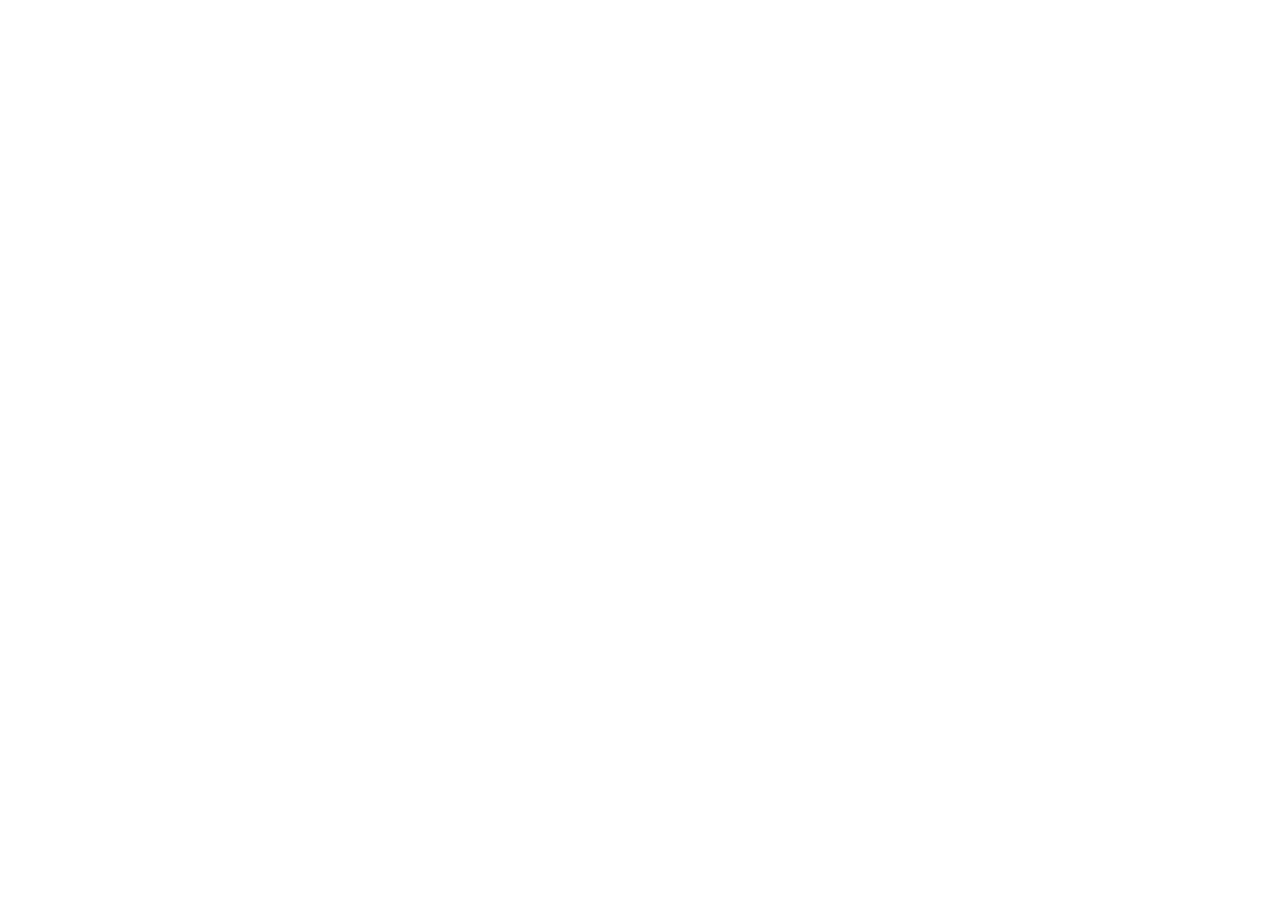
==== 相遇追及回顾/index.html @ da4350cd "Add files via upload" ====
<!doctype html>
<html lang="en">
  <head>
    <meta charset="UTF-8" />
    <meta name="viewport" content="width=device-width, initial-scale=1.0, viewport-fit=cover" />
    <title>相遇与追及问题预习</title>
  </head>
  <body>
    <div id="root"></div>
    <script type="module" src="/src/main.tsx"></script>
  </body>
</html>
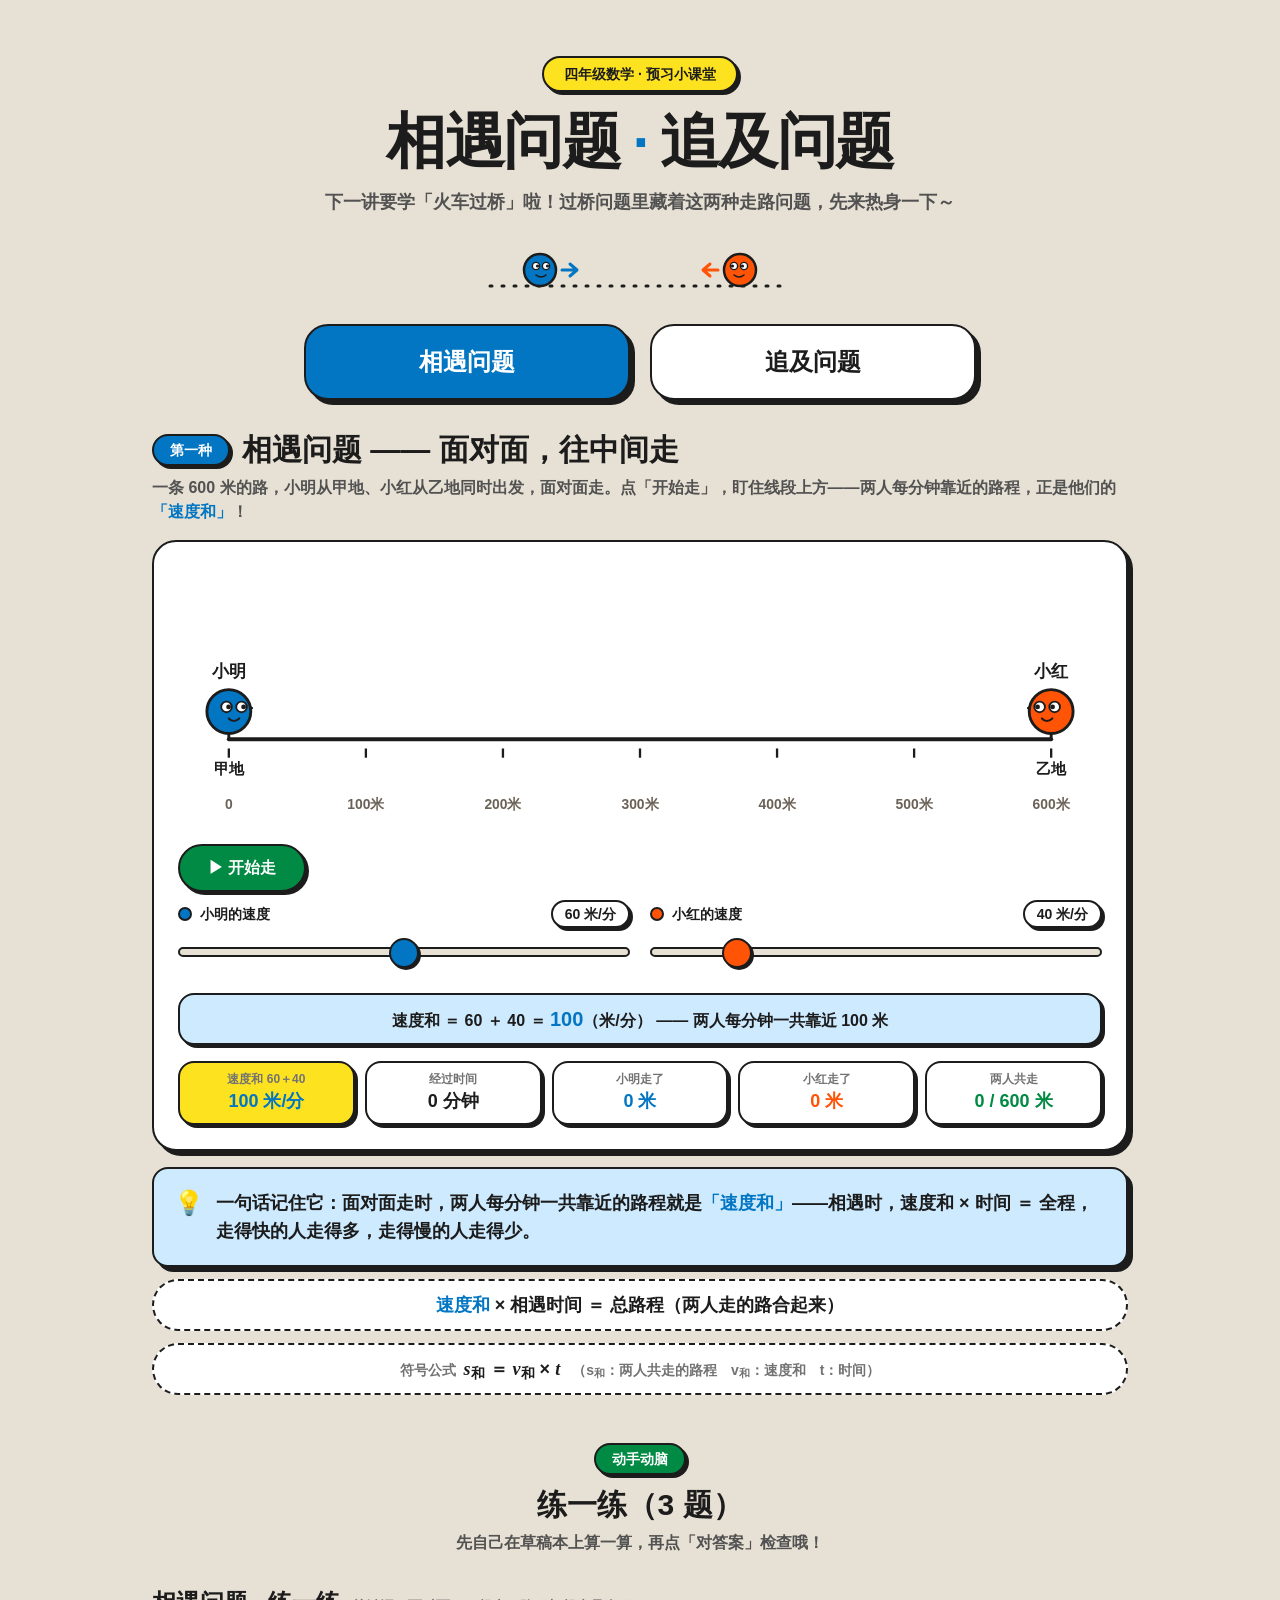
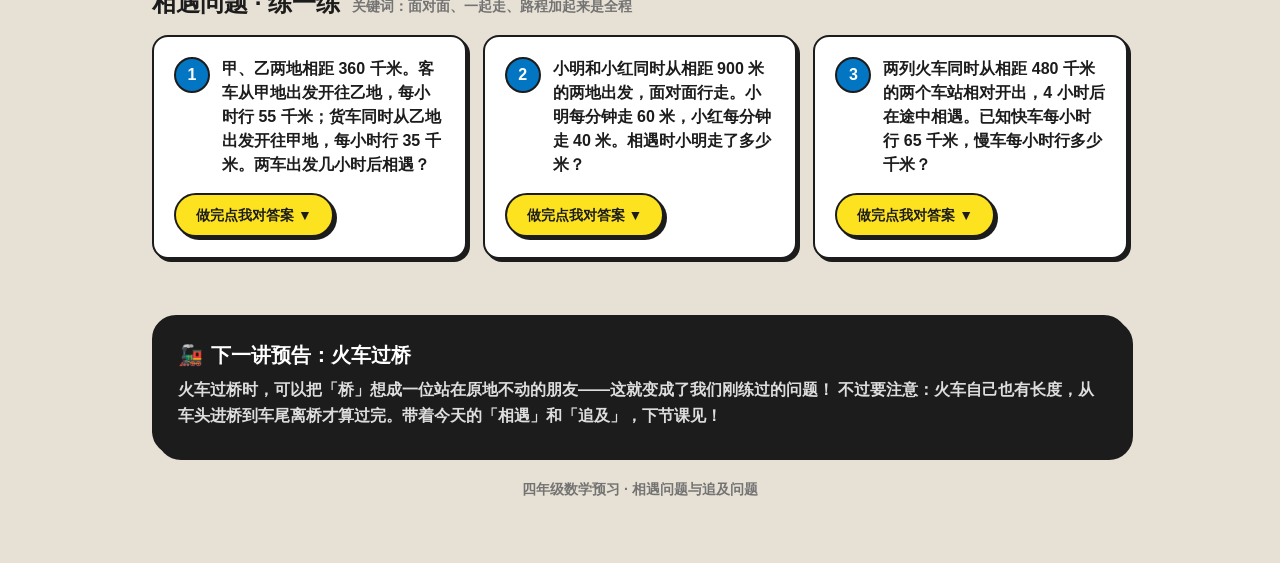
==== commit e83cd72c: "Add files via upload" ====
--- a/相遇追及回顾/index.html
+++ b/相遇追及回顾/index.html
@@ -4,9 +4,10 @@
     <meta charset="UTF-8" />
     <meta name="viewport" content="width=device-width, initial-scale=1.0, viewport-fit=cover" />
     <title>相遇与追及问题预习</title>
+    <script type="module" crossorigin src="./assets/index-Dip2LnWB.js"></script>
+    <link rel="stylesheet" crossorigin href="./assets/index-g42tN4n2.css">
   </head>
   <body>
     <div id="root"></div>
-    <script type="module" src="/src/main.tsx"></script>
   </body>
 </html>
--- a/相遇追及回顾/assets/index-g42tN4n2.css
+++ b/相遇追及回顾/assets/index-g42tN4n2.css
@@ -0,0 +1 @@
+*,:before,:after{--tw-border-spacing-x: 0;--tw-border-spacing-y: 0;--tw-translate-x: 0;--tw-translate-y: 0;--tw-rotate: 0;--tw-skew-x: 0;--tw-skew-y: 0;--tw-scale-x: 1;--tw-scale-y: 1;--tw-pan-x: ;--tw-pan-y: ;--tw-pinch-zoom: ;--tw-scroll-snap-strictness: proximity;--tw-gradient-from-position: ;--tw-gradient-via-position: ;--tw-gradient-to-position: ;--tw-ordinal: ;--tw-slashed-zero: ;--tw-numeric-figure: ;--tw-numeric-spacing: ;--tw-numeric-fraction: ;--tw-ring-inset: ;--tw-ring-offset-width: 0px;--tw-ring-offset-color: #fff;--tw-ring-color: rgb(59 130 246 / .5);--tw-ring-offset-shadow: 0 0 #0000;--tw-ring-shadow: 0 0 #0000;--tw-shadow: 0 0 #0000;--tw-shadow-colored: 0 0 #0000;--tw-blur: ;--tw-brightness: ;--tw-contrast: ;--tw-grayscale: ;--tw-hue-rotate: ;--tw-invert: ;--tw-saturate: ;--tw-sepia: ;--tw-drop-shadow: ;--tw-backdrop-blur: ;--tw-backdrop-brightness: ;--tw-backdrop-contrast: ;--tw-backdrop-grayscale: ;--tw-backdrop-hue-rotate: ;--tw-backdrop-invert: ;--tw-backdrop-opacity: ;--tw-backdrop-saturate: ;--tw-backdrop-sepia: ;--tw-contain-size: ;--tw-contain-layout: ;--tw-contain-paint: ;--tw-contain-style: }::backdrop{--tw-border-spacing-x: 0;--tw-border-spacing-y: 0;--tw-translate-x: 0;--tw-translate-y: 0;--tw-rotate: 0;--tw-skew-x: 0;--tw-skew-y: 0;--tw-scale-x: 1;--tw-scale-y: 1;--tw-pan-x: ;--tw-pan-y: ;--tw-pinch-zoom: ;--tw-scroll-snap-strictness: proximity;--tw-gradient-from-position: ;--tw-gradient-via-position: ;--tw-gradient-to-position: ;--tw-ordinal: ;--tw-slashed-zero: ;--tw-numeric-figure: ;--tw-numeric-spacing: ;--tw-numeric-fraction: ;--tw-ring-inset: ;--tw-ring-offset-width: 0px;--tw-ring-offset-color: #fff;--tw-ring-color: rgb(59 130 246 / .5);--tw-ring-offset-shadow: 0 0 #0000;--tw-ring-shadow: 0 0 #0000;--tw-shadow: 0 0 #0000;--tw-shadow-colored: 0 0 #0000;--tw-blur: ;--tw-brightness: ;--tw-contrast: ;--tw-grayscale: ;--tw-hue-rotate: ;--tw-invert: ;--tw-saturate: ;--tw-sepia: ;--tw-drop-shadow: ;--tw-backdrop-blur: ;--tw-backdrop-brightness: ;--tw-backdrop-contrast: ;--tw-backdrop-grayscale: ;--tw-backdrop-hue-rotate: ;--tw-backdrop-invert: ;--tw-backdrop-opacity: ;--tw-backdrop-saturate: ;--tw-backdrop-sepia: ;--tw-contain-size: ;--tw-contain-layout: ;--tw-contain-paint: ;--tw-contain-style: }*,:before,:after{box-sizing:border-box;border-width:0;border-style:solid;border-color:#e5e7eb}:before,:after{--tw-content: ""}html,:host{line-height:1.5;-webkit-text-size-adjust:100%;-moz-tab-size:4;-o-tab-size:4;tab-size:4;font-family:ui-sans-serif,system-ui,sans-serif,"Apple Color Emoji","Segoe UI Emoji",Segoe UI Symbol,"Noto Color Emoji";font-feature-settings:normal;font-variation-settings:normal;-webkit-tap-highlight-color:transparent}body{margin:0;line-height:inherit}hr{height:0;color:inherit;border-top-width:1px}abbr:where([title]){-webkit-text-decoration:underline dotted;text-decoration:underline dotted}h1,h2,h3,h4,h5,h6{font-size:inherit;font-weight:inherit}a{color:inherit;text-decoration:inherit}b,strong{font-weight:bolder}code,kbd,samp,pre{font-family:ui-monospace,SFMono-Regular,Menlo,Monaco,Consolas,Liberation Mono,Courier New,monospace;font-feature-settings:normal;font-variation-settings:normal;font-size:1em}small{font-size:80%}sub,sup{font-size:75%;line-height:0;position:relative;vertical-align:baseline}sub{bottom:-.25em}sup{top:-.5em}table{text-indent:0;border-color:inherit;border-collapse:collapse}button,input,optgroup,select,textarea{font-family:inherit;font-feature-settings:inherit;font-variation-settings:inherit;font-size:100%;font-weight:inherit;line-height:inherit;letter-spacing:inherit;color:inherit;margin:0;padding:0}button,select{text-transform:none}button,input:where([type=button]),input:where([type=reset]),input:where([type=submit]){-webkit-appearance:button;background-color:transparent;background-image:none}:-moz-focusring{outline:auto}:-moz-ui-invalid{box-shadow:none}progress{vertical-align:baseline}::-webkit-inner-spin-button,::-webkit-outer-spin-button{height:auto}[type=search]{-webkit-appearance:textfield;outline-offset:-2px}::-webkit-search-decoration{-webkit-appearance:none}::-webkit-file-upload-button{-webkit-appearance:button;font:inherit}summary{display:list-item}blockquote,dl,dd,h1,h2,h3,h4,h5,h6,hr,figure,p,pre{margin:0}fieldset{margin:0;padding:0}legend{padding:0}ol,ul,menu{list-style:none;margin:0;padding:0}dialog{padding:0}textarea{resize:vertical}input::-moz-placeholder,textarea::-moz-placeholder{opacity:1;color:#9ca3af}input::placeholder,textarea::placeholder{opacity:1;color:#9ca3af}button,[role=button]{cursor:pointer}:disabled{cursor:default}img,svg,video,canvas,audio,iframe,embed,object{display:block;vertical-align:middle}img,video{max-width:100%;height:auto}[hidden]:where(:not([hidden=until-found])){display:none}:root{--background: 0 0% 100%;--foreground: 240 10% 3.9%;--card: 0 0% 100%;--card-foreground: 240 10% 3.9%;--popover: 0 0% 100%;--popover-foreground: 240 10% 3.9%;--primary: 240 5.9% 10%;--primary-foreground: 0 0% 98%;--secondary: 240 4.8% 95.9%;--secondary-foreground: 240 5.9% 10%;--muted: 240 4.8% 95.9%;--muted-foreground: 240 3.8% 46.1%;--accent: 240 4.8% 95.9%;--accent-foreground: 240 5.9% 10%;--destructive: 0 84.2% 60.2%;--destructive-foreground: 0 0% 98%;--border: 240 5.9% 90%;--input: 240 5.9% 90%;--ring: 240 5.9% 10%;--radius: .625rem;--sidebar-background: 0 0% 98%;--sidebar-foreground: 240 5.3% 26.1%;--sidebar-primary: 240 5.9% 10%;--sidebar-primary-foreground: 0 0% 98%;--sidebar-accent: 240 4.8% 95.9%;--sidebar-accent-foreground: 240 5.9% 10%;--sidebar-border: 220 13% 91%;--sidebar-ring: 217.2 91.2% 59.8%}.dark{--background: 240 10% 3.9%;--foreground: 0 0% 98%;--card: 240 10% 3.9%;--card-foreground: 0 0% 98%;--popover: 240 10% 3.9%;--popover-foreground: 0 0% 98%;--primary: 0 0% 98%;--primary-foreground: 240 5.9% 10%;--secondary: 240 3.7% 15.9%;--secondary-foreground: 0 0% 98%;--muted: 240 3.7% 15.9%;--muted-foreground: 240 5% 64.9%;--accent: 240 3.7% 15.9%;--accent-foreground: 0 0% 98%;--destructive: 0 62.8% 30.6%;--destructive-foreground: 0 0% 98%;--border: 240 3.7% 15.9%;--input: 240 3.7% 15.9%;--ring: 240 4.9% 83.9%;--sidebar-background: 240 5.9% 10%;--sidebar-foreground: 240 4.8% 95.9%;--sidebar-primary: 224.3 76.3% 48%;--sidebar-primary-foreground: 0 0% 100%;--sidebar-accent: 240 3.7% 15.9%;--sidebar-accent-foreground: 240 4.8% 95.9%;--sidebar-border: 240 3.7% 15.9%;--sidebar-ring: 217.2 91.2% 59.8%}*{border-color:hsl(var(--border))}body{background-color:hsl(var(--background));color:hsl(var(--foreground));font-family:-apple-system,BlinkMacSystemFont,PingFang SC,Hiragino Sans GB,Microsoft YaHei,Noto Sans SC,sans-serif;-webkit-font-smoothing:antialiased}.sr-only{position:absolute;width:1px;height:1px;padding:0;margin:-1px;overflow:hidden;clip:rect(0,0,0,0);white-space:nowrap;border-width:0}.pointer-events-none{pointer-events:none}.visible{visibility:visible}.invisible{visibility:hidden}.fixed{position:fixed}.absolute{position:absolute}.relative{position:relative}.inset-0{inset:0}.inset-x-0{left:0;right:0}.inset-y-0{top:0;bottom:0}.-bottom-12{bottom:-3rem}.-left-12{left:-3rem}.-right-12{right:-3rem}.-top-12{top:-3rem}.bottom-0{bottom:0}.left-0{left:0}.left-1\/2{left:50%}.left-2{left:.5rem}.left-\[50\%\]{left:50%}.right-0{right:0}.right-1{right:.25rem}.right-2{right:.5rem}.right-3{right:.75rem}.right-4{right:1rem}.top-0{top:0}.top-1\.5{top:.375rem}.top-1\/2{top:50%}.top-3\.5{top:.875rem}.top-4{top:1rem}.top-\[1px\]{top:1px}.top-\[50\%\]{top:50%}.top-\[60\%\]{top:60%}.top-full{top:100%}.isolate{isolation:isolate}.z-10{z-index:10}.z-20{z-index:20}.z-50{z-index:50}.z-\[1\]{z-index:1}.order-first{order:-9999}.order-last{order:9999}.col-start-2{grid-column-start:2}.row-span-2{grid-row:span 2 / span 2}.row-start-1{grid-row-start:1}.\!m-0{margin:0!important}.-mx-1{margin-left:-.25rem;margin-right:-.25rem}.-my-2{margin-top:-.5rem;margin-bottom:-.5rem}.mx-2{margin-left:.5rem;margin-right:.5rem}.mx-3\.5{margin-left:.875rem;margin-right:.875rem}.mx-auto{margin-left:auto;margin-right:auto}.my-0{margin-top:0;margin-bottom:0}.my-0\.5{margin-top:.125rem;margin-bottom:.125rem}.my-1{margin-top:.25rem;margin-bottom:.25rem}.-ml-4{margin-left:-1rem}.-mt-4{margin-top:-1rem}.mb-0\.5{margin-bottom:.125rem}.mb-2{margin-bottom:.5rem}.mb-3{margin-bottom:.75rem}.mb-4{margin-bottom:1rem}.mb-8{margin-bottom:2rem}.ml-1{margin-left:.25rem}.ml-3{margin-left:.75rem}.ml-4{margin-left:1rem}.ml-auto{margin-left:auto}.mr-2{margin-right:.5rem}.mt-0\.5{margin-top:.125rem}.mt-1{margin-top:.25rem}.mt-1\.5{margin-top:.375rem}.mt-12{margin-top:3rem}.mt-14{margin-top:3.5rem}.mt-2{margin-top:.5rem}.mt-3{margin-top:.75rem}.mt-4{margin-top:1rem}.mt-5{margin-top:1.25rem}.mt-6{margin-top:1.5rem}.mt-8{margin-top:2rem}.mt-auto{margin-top:auto}.line-clamp-1{overflow:hidden;display:-webkit-box;-webkit-box-orient:vertical;-webkit-line-clamp:1}.line-clamp-2{overflow:hidden;display:-webkit-box;-webkit-box-orient:vertical;-webkit-line-clamp:2}.block{display:block}.inline-block{display:inline-block}.flex{display:flex}.inline-flex{display:inline-flex}.table{display:table}.table-caption{display:table-caption}.table-cell{display:table-cell}.table-row{display:table-row}.grid{display:grid}.hidden{display:none}.aspect-square{aspect-ratio:1 / 1}.aspect-video{aspect-ratio:16 / 9}.size-10{width:2.5rem;height:2.5rem}.size-2{width:.5rem;height:.5rem}.size-2\.5{width:.625rem;height:.625rem}.size-3{width:.75rem;height:.75rem}.size-3\.5{width:.875rem;height:.875rem}.size-4{width:1rem;height:1rem}.size-6{width:1.5rem;height:1.5rem}.size-7{width:1.75rem;height:1.75rem}.size-8{width:2rem;height:2rem}.size-9{width:2.25rem;height:2.25rem}.size-auto{width:auto;height:auto}.size-full{width:100%;height:100%}.h-1\.5{height:.375rem}.h-10{height:2.5rem}.h-12{height:3rem}.h-2{height:.5rem}.h-2\.5{height:.625rem}.h-3\.5{height:.875rem}.h-4{height:1rem}.h-5{height:1.25rem}.h-6{height:1.5rem}.h-7{height:1.75rem}.h-8{height:2rem}.h-9{height:2.25rem}.h-\[1\.15rem\]{height:1.15rem}.h-\[calc\(100\%-1px\)\]{height:calc(100% - 1px)}.h-\[var\(--radix-navigation-menu-viewport-height\)\]{height:var(--radix-navigation-menu-viewport-height)}.h-\[var\(--radix-select-trigger-height\)\]{height:var(--radix-select-trigger-height)}.h-auto{height:auto}.h-full{height:100%}.h-px{height:1px}.h-svh{height:100svh}.max-h-\[300px\]{max-height:300px}.min-h-0{min-height:0px}.min-h-16{min-height:4rem}.min-h-4{min-height:1rem}.min-h-\[44px\]{min-height:44px}.min-h-\[48px\]{min-height:48px}.min-h-\[64px\]{min-height:64px}.min-h-screen{min-height:100vh}.min-h-svh{min-height:100svh}.w-0{width:0px}.w-1{width:.25rem}.w-2{width:.5rem}.w-2\.5{width:.625rem}.w-3{width:.75rem}.w-3\.5{width:.875rem}.w-3\/4{width:75%}.w-4{width:1rem}.w-5{width:1.25rem}.w-64{width:16rem}.w-72{width:18rem}.w-8{width:2rem}.w-9{width:2.25rem}.w-\[100px\]{width:100px}.w-auto{width:auto}.w-fit{width:-moz-fit-content;width:fit-content}.w-full{width:100%}.w-max{width:-moz-max-content;width:max-content}.w-px{width:1px}.min-w-0{min-width:0px}.min-w-10{min-width:2.5rem}.min-w-5{min-width:1.25rem}.min-w-8{min-width:2rem}.min-w-9{min-width:2.25rem}.min-w-\[12rem\]{min-width:12rem}.min-w-\[220px\]{min-width:220px}.min-w-\[8rem\]{min-width:8rem}.min-w-\[var\(--radix-select-trigger-width\)\]{min-width:var(--radix-select-trigger-width)}.max-w-2xl{max-width:42rem}.max-w-5xl{max-width:64rem}.max-w-\[calc\(100\%-2rem\)\]{max-width:calc(100% - 2rem)}.max-w-max{max-width:-moz-max-content;max-width:max-content}.max-w-sm{max-width:24rem}.flex-1{flex:1 1 0%}.shrink-0{flex-shrink:0}.grow{flex-grow:1}.grow-0{flex-grow:0}.basis-full{flex-basis:100%}.caption-bottom{caption-side:bottom}.border-collapse{border-collapse:collapse}.-translate-x-1\/2{--tw-translate-x: -50%;transform:translate(var(--tw-translate-x),var(--tw-translate-y)) rotate(var(--tw-rotate)) skew(var(--tw-skew-x)) skewY(var(--tw-skew-y)) scaleX(var(--tw-scale-x)) scaleY(var(--tw-scale-y))}.-translate-x-px{--tw-translate-x: -1px;transform:translate(var(--tw-translate-x),var(--tw-translate-y)) rotate(var(--tw-rotate)) skew(var(--tw-skew-x)) skewY(var(--tw-skew-y)) scaleX(var(--tw-scale-x)) scaleY(var(--tw-scale-y))}.-translate-y-1\/2{--tw-translate-y: -50%;transform:translate(var(--tw-translate-x),var(--tw-translate-y)) rotate(var(--tw-rotate)) skew(var(--tw-skew-x)) skewY(var(--tw-skew-y)) scaleX(var(--tw-scale-x)) scaleY(var(--tw-scale-y))}.translate-x-\[-50\%\]{--tw-translate-x: -50%;transform:translate(var(--tw-translate-x),var(--tw-translate-y)) rotate(var(--tw-rotate)) skew(var(--tw-skew-x)) skewY(var(--tw-skew-y)) scaleX(var(--tw-scale-x)) scaleY(var(--tw-scale-y))}.translate-x-px{--tw-translate-x: 1px;transform:translate(var(--tw-translate-x),var(--tw-translate-y)) rotate(var(--tw-rotate)) skew(var(--tw-skew-x)) skewY(var(--tw-skew-y)) scaleX(var(--tw-scale-x)) scaleY(var(--tw-scale-y))}.translate-y-0\.5{--tw-translate-y: .125rem;transform:translate(var(--tw-translate-x),var(--tw-translate-y)) rotate(var(--tw-rotate)) skew(var(--tw-skew-x)) skewY(var(--tw-skew-y)) scaleX(var(--tw-scale-x)) scaleY(var(--tw-scale-y))}.translate-y-\[-50\%\]{--tw-translate-y: -50%;transform:translate(var(--tw-translate-x),var(--tw-translate-y)) rotate(var(--tw-rotate)) skew(var(--tw-skew-x)) skewY(var(--tw-skew-y)) scaleX(var(--tw-scale-x)) scaleY(var(--tw-scale-y))}.translate-y-\[calc\(-50\%_-_2px\)\]{--tw-translate-y: calc(-50% - 2px) ;transform:translate(var(--tw-translate-x),var(--tw-translate-y)) rotate(var(--tw-rotate)) skew(var(--tw-skew-x)) skewY(var(--tw-skew-y)) scaleX(var(--tw-scale-x)) scaleY(var(--tw-scale-y))}.rotate-45{--tw-rotate: 45deg;transform:translate(var(--tw-translate-x),var(--tw-translate-y)) rotate(var(--tw-rotate)) skew(var(--tw-skew-x)) skewY(var(--tw-skew-y)) scaleX(var(--tw-scale-x)) scaleY(var(--tw-scale-y))}.rotate-90{--tw-rotate: 90deg;transform:translate(var(--tw-translate-x),var(--tw-translate-y)) rotate(var(--tw-rotate)) skew(var(--tw-skew-x)) skewY(var(--tw-skew-y)) scaleX(var(--tw-scale-x)) scaleY(var(--tw-scale-y))}.transform{transform:translate(var(--tw-translate-x),var(--tw-translate-y)) rotate(var(--tw-rotate)) skew(var(--tw-skew-x)) skewY(var(--tw-skew-y)) scaleX(var(--tw-scale-x)) scaleY(var(--tw-scale-y))}@keyframes caret-blink{0%,70%,to{opacity:1}20%,50%{opacity:0}}.animate-caret-blink{animation:caret-blink 1.25s ease-out infinite}@keyframes pulse{50%{opacity:.5}}.animate-pulse{animation:pulse 2s cubic-bezier(.4,0,.6,1) infinite}@keyframes spin{to{transform:rotate(360deg)}}.animate-spin{animation:spin 1s linear infinite}.cursor-default{cursor:default}.cursor-text{cursor:text}.touch-none{touch-action:none}.select-none{-webkit-user-select:none;-moz-user-select:none;user-select:none}.resize-none{resize:none}.scroll-my-1{scroll-margin-top:.25rem;scroll-margin-bottom:.25rem}.scroll-mt-4{scroll-margin-top:1rem}.scroll-py-1{scroll-padding-top:.25rem;scroll-padding-bottom:.25rem}.list-disc{list-style-type:disc}.list-none{list-style-type:none}.auto-rows-min{grid-auto-rows:min-content}.grid-cols-2{grid-template-columns:repeat(2,minmax(0,1fr))}.grid-cols-\[0_1fr\]{grid-template-columns:0 1fr}.grid-rows-\[auto_auto\]{grid-template-rows:auto auto}.flex-row{flex-direction:row}.flex-col{flex-direction:column}.flex-col-reverse{flex-direction:column-reverse}.flex-wrap{flex-wrap:wrap}.place-content-center{place-content:center}.items-start{align-items:flex-start}.items-end{align-items:flex-end}.items-center{align-items:center}.items-baseline{align-items:baseline}.items-stretch{align-items:stretch}.justify-start{justify-content:flex-start}.justify-center{justify-content:center}.justify-between{justify-content:space-between}.justify-items-start{justify-items:start}.gap-0\.5{gap:.125rem}.gap-1{gap:.25rem}.gap-1\.5{gap:.375rem}.gap-2{gap:.5rem}.gap-2\.5{gap:.625rem}.gap-3{gap:.75rem}.gap-4{gap:1rem}.gap-6{gap:1.5rem}.gap-7{gap:1.75rem}.gap-\[--spacing\(var\(--gap\)\)\]{gap:var(--spacing(var(--gap)))}.gap-y-0\.5{row-gap:.125rem}.space-y-1\.5>:not([hidden])~:not([hidden]){--tw-space-y-reverse: 0;margin-top:calc(.375rem * calc(1 - var(--tw-space-y-reverse)));margin-bottom:calc(.375rem * var(--tw-space-y-reverse))}.self-start{align-self:flex-start}.self-stretch{align-self:stretch}.justify-self-end{justify-self:end}.overflow-auto{overflow:auto}.overflow-hidden{overflow:hidden}.overflow-x-auto{overflow-x:auto}.overflow-y-auto{overflow-y:auto}.overflow-x-hidden{overflow-x:hidden}.whitespace-nowrap{white-space:nowrap}.text-balance{text-wrap:balance}.break-words{overflow-wrap:break-word}.rounded-2xl{border-radius:1rem}.rounded-3xl{border-radius:1.5rem}.rounded-\[2px\]{border-radius:2px}.rounded-\[4px\]{border-radius:4px}.rounded-\[calc\(var\(--radius\)-5px\)\]{border-radius:calc(var(--radius) - 5px)}.rounded-\[inherit\]{border-radius:inherit}.rounded-full{border-radius:9999px}.rounded-lg{border-radius:var(--radius)}.rounded-md{border-radius:calc(var(--radius) - 2px)}.rounded-none{border-radius:0}.rounded-sm{border-radius:calc(var(--radius) - 4px)}.rounded-xl{border-radius:calc(var(--radius) + 4px)}.rounded-xs{border-radius:calc(var(--radius) - 6px)}.rounded-l-md{border-top-left-radius:calc(var(--radius) - 2px);border-bottom-left-radius:calc(var(--radius) - 2px)}.rounded-r-md{border-top-right-radius:calc(var(--radius) - 2px);border-bottom-right-radius:calc(var(--radius) - 2px)}.rounded-tl-sm{border-top-left-radius:calc(var(--radius) - 4px)}.border{border-width:1px}.border-0{border-width:0px}.border-2{border-width:2px}.border-\[1\.5px\]{border-width:1.5px}.border-y{border-top-width:1px;border-bottom-width:1px}.border-b{border-bottom-width:1px}.border-l{border-left-width:1px}.border-r{border-right-width:1px}.border-t{border-top-width:1px}.border-dashed{border-style:dashed}.border-\[\#1c1c1c\]{--tw-border-opacity: 1;border-color:rgb(28 28 28 / var(--tw-border-opacity, 1))}.border-border{border-color:hsl(var(--border))}.border-border\/50{border-color:hsl(var(--border) / .5)}.border-input{border-color:hsl(var(--input))}.border-primary{border-color:hsl(var(--primary))}.border-sidebar-border{border-color:hsl(var(--sidebar-border))}.border-transparent{border-color:transparent}.border-l-transparent{border-left-color:transparent}.border-t-transparent{border-top-color:transparent}.bg-\[\#008a43\]{--tw-bg-opacity: 1;background-color:rgb(0 138 67 / var(--tw-bg-opacity, 1))}.bg-\[\#1c1c1c\]{--tw-bg-opacity: 1;background-color:rgb(28 28 28 / var(--tw-bg-opacity, 1))}.bg-\[\#fde21f\]{--tw-bg-opacity: 1;background-color:rgb(253 226 31 / var(--tw-bg-opacity, 1))}.bg-\[\#fff8e1\]{--tw-bg-opacity: 1;background-color:rgb(255 248 225 / var(--tw-bg-opacity, 1))}.bg-accent{background-color:hsl(var(--accent))}.bg-background{background-color:hsl(var(--background))}.bg-black\/50{background-color:#00000080}.bg-border{background-color:hsl(var(--border))}.bg-card{background-color:hsl(var(--card))}.bg-destructive{--tw-bg-opacity: 1;background-color:hsl(var(--destructive) / var(--tw-bg-opacity, 1))}.bg-foreground{background-color:hsl(var(--foreground))}.bg-input{background-color:hsl(var(--input))}.bg-muted{background-color:hsl(var(--muted))}.bg-muted\/50{background-color:hsl(var(--muted) / .5)}.bg-popover{background-color:hsl(var(--popover))}.bg-primary{background-color:hsl(var(--primary))}.bg-primary\/20{background-color:hsl(var(--primary) / .2)}.bg-secondary{background-color:hsl(var(--secondary))}.bg-sidebar{background-color:hsl(var(--sidebar-background))}.bg-sidebar-border{background-color:hsl(var(--sidebar-border))}.bg-transparent{background-color:transparent}.bg-white{--tw-bg-opacity: 1;background-color:rgb(255 255 255 / var(--tw-bg-opacity, 1))}.fill-current{fill:currentColor}.fill-foreground{fill:hsl(var(--foreground))}.fill-primary{fill:hsl(var(--primary))}.p-0{padding:0}.p-1{padding:.25rem}.p-2{padding:.5rem}.p-3{padding:.75rem}.p-4{padding:1rem}.p-5{padding:1.25rem}.p-6{padding:1.5rem}.p-\[3px\]{padding:3px}.p-px{padding:1px}.px-1{padding-left:.25rem;padding-right:.25rem}.px-1\.5{padding-left:.375rem;padding-right:.375rem}.px-2{padding-left:.5rem;padding-right:.5rem}.px-2\.5{padding-left:.625rem;padding-right:.625rem}.px-3{padding-left:.75rem;padding-right:.75rem}.px-4{padding-left:1rem;padding-right:1rem}.px-5{padding-left:1.25rem;padding-right:1.25rem}.px-6{padding-left:1.5rem;padding-right:1.5rem}.px-7{padding-left:1.75rem;padding-right:1.75rem}.py-0\.5{padding-top:.125rem;padding-bottom:.125rem}.py-1{padding-top:.25rem;padding-bottom:.25rem}.py-1\.5{padding-top:.375rem;padding-bottom:.375rem}.py-2{padding-top:.5rem;padding-bottom:.5rem}.py-2\.5{padding-top:.625rem;padding-bottom:.625rem}.py-3{padding-top:.75rem;padding-bottom:.75rem}.py-4{padding-top:1rem;padding-bottom:1rem}.py-6{padding-top:1.5rem;padding-bottom:1.5rem}.pb-16{padding-bottom:4rem}.pb-3{padding-bottom:.75rem}.pb-4{padding-bottom:1rem}.pb-6{padding-bottom:1.5rem}.pl-2{padding-left:.5rem}.pl-3{padding-left:.75rem}.pl-4{padding-left:1rem}.pl-8{padding-left:2rem}.pr-1{padding-right:.25rem}.pr-2{padding-right:.5rem}.pr-2\.5{padding-right:.625rem}.pr-3{padding-right:.75rem}.pr-8{padding-right:2rem}.pt-0{padding-top:0}.pt-10{padding-top:2.5rem}.pt-3{padding-top:.75rem}.pt-4{padding-top:1rem}.text-left{text-align:left}.text-center{text-align:center}.align-middle{vertical-align:middle}.font-mono{font-family:ui-monospace,SFMono-Regular,Menlo,Monaco,Consolas,Liberation Mono,Courier New,monospace}.font-sans{font-family:ui-sans-serif,system-ui,sans-serif,"Apple Color Emoji","Segoe UI Emoji",Segoe UI Symbol,"Noto Color Emoji"}.font-serif{font-family:ui-serif,Georgia,Cambria,Times New Roman,Times,serif}.text-2xl{font-size:1.5rem;line-height:2rem}.text-4xl{font-size:2.25rem;line-height:2.5rem}.text-\[0\.8rem\]{font-size:.8rem}.text-\[15px\]{font-size:15px}.text-base{font-size:1rem;line-height:1.5rem}.text-lg{font-size:1.125rem;line-height:1.75rem}.text-sm{font-size:.875rem;line-height:1.25rem}.text-sm\/relaxed{font-size:.875rem;line-height:1.625}.text-xl{font-size:1.25rem;line-height:1.75rem}.text-xs{font-size:.75rem;line-height:1rem}.font-black{font-weight:900}.font-bold{font-weight:700}.font-extrabold{font-weight:800}.font-medium{font-weight:500}.font-normal{font-weight:400}.font-semibold{font-weight:600}.italic{font-style:italic}.tabular-nums{--tw-numeric-spacing: tabular-nums;font-variant-numeric:var(--tw-ordinal) var(--tw-slashed-zero) var(--tw-numeric-figure) var(--tw-numeric-spacing) var(--tw-numeric-fraction)}.leading-none{line-height:1}.leading-normal{line-height:1.5}.leading-relaxed{line-height:1.625}.leading-snug{line-height:1.375}.leading-tight{line-height:1.25}.tracking-tight{letter-spacing:-.025em}.tracking-widest{letter-spacing:.1em}.text-\[\#0276c3\]{--tw-text-opacity: 1;color:rgb(2 118 195 / var(--tw-text-opacity, 1))}.text-accent-foreground{color:hsl(var(--accent-foreground))}.text-background{color:hsl(var(--background))}.text-card-foreground{color:hsl(var(--card-foreground))}.text-current{color:currentColor}.text-destructive{--tw-text-opacity: 1;color:hsl(var(--destructive) / var(--tw-text-opacity, 1))}.text-foreground{color:hsl(var(--foreground))}.text-muted-foreground{color:hsl(var(--muted-foreground))}.text-neutral-500{--tw-text-opacity: 1;color:rgb(115 115 115 / var(--tw-text-opacity, 1))}.text-neutral-600{--tw-text-opacity: 1;color:rgb(82 82 82 / var(--tw-text-opacity, 1))}.text-popover-foreground{color:hsl(var(--popover-foreground))}.text-primary{color:hsl(var(--primary))}.text-primary-foreground{color:hsl(var(--primary-foreground))}.text-secondary-foreground{color:hsl(var(--secondary-foreground))}.text-sidebar-foreground{color:hsl(var(--sidebar-foreground))}.text-sidebar-foreground\/70{color:hsl(var(--sidebar-foreground) / .7)}.text-white{--tw-text-opacity: 1;color:rgb(255 255 255 / var(--tw-text-opacity, 1))}.text-white\/85{color:#ffffffd9}.underline-offset-4{text-underline-offset:4px}.opacity-0{opacity:0}.opacity-50{opacity:.5}.opacity-70{opacity:.7}.shadow{--tw-shadow: 0 1px 3px 0 rgb(0 0 0 / .1), 0 1px 2px -1px rgb(0 0 0 / .1);--tw-shadow-colored: 0 1px 3px 0 var(--tw-shadow-color), 0 1px 2px -1px var(--tw-shadow-color);box-shadow:var(--tw-ring-offset-shadow, 0 0 #0000),var(--tw-ring-shadow, 0 0 #0000),var(--tw-shadow)}.shadow-\[0_0_0_1px_hsl\(var\(--sidebar-border\)\)\]{--tw-shadow: 0 0 0 1px hsl(var(--sidebar-border));--tw-shadow-colored: 0 0 0 1px var(--tw-shadow-color);box-shadow:var(--tw-ring-offset-shadow, 0 0 #0000),var(--tw-ring-shadow, 0 0 #0000),var(--tw-shadow)}.shadow-lg{--tw-shadow: 0 10px 15px -3px rgb(0 0 0 / .1), 0 4px 6px -4px rgb(0 0 0 / .1);--tw-shadow-colored: 0 10px 15px -3px var(--tw-shadow-color), 0 4px 6px -4px var(--tw-shadow-color);box-shadow:var(--tw-ring-offset-shadow, 0 0 #0000),var(--tw-ring-shadow, 0 0 #0000),var(--tw-shadow)}.shadow-md{--tw-shadow: 0 4px 6px -1px rgb(0 0 0 / .1), 0 2px 4px -2px rgb(0 0 0 / .1);--tw-shadow-colored: 0 4px 6px -1px var(--tw-shadow-color), 0 2px 4px -2px var(--tw-shadow-color);box-shadow:var(--tw-ring-offset-shadow, 0 0 #0000),var(--tw-ring-shadow, 0 0 #0000),var(--tw-shadow)}.shadow-none{--tw-shadow: 0 0 #0000;--tw-shadow-colored: 0 0 #0000;box-shadow:var(--tw-ring-offset-shadow, 0 0 #0000),var(--tw-ring-shadow, 0 0 #0000),var(--tw-shadow)}.shadow-sm{--tw-shadow: 0 1px 2px 0 rgb(0 0 0 / .05);--tw-shadow-colored: 0 1px 2px 0 var(--tw-shadow-color);box-shadow:var(--tw-ring-offset-shadow, 0 0 #0000),var(--tw-ring-shadow, 0 0 #0000),var(--tw-shadow)}.shadow-xl{--tw-shadow: 0 20px 25px -5px rgb(0 0 0 / .1), 0 8px 10px -6px rgb(0 0 0 / .1);--tw-shadow-colored: 0 20px 25px -5px var(--tw-shadow-color), 0 8px 10px -6px var(--tw-shadow-color);box-shadow:var(--tw-ring-offset-shadow, 0 0 #0000),var(--tw-ring-shadow, 0 0 #0000),var(--tw-shadow)}.shadow-xs{--tw-shadow: 0 1px 2px 0 rgb(0 0 0 / .05);--tw-shadow-colored: 0 1px 2px 0 var(--tw-shadow-color);box-shadow:var(--tw-ring-offset-shadow, 0 0 #0000),var(--tw-ring-shadow, 0 0 #0000),var(--tw-shadow)}.outline-none{outline:2px solid transparent;outline-offset:2px}.outline{outline-style:solid}.ring-0{--tw-ring-offset-shadow: var(--tw-ring-inset) 0 0 0 var(--tw-ring-offset-width) var(--tw-ring-offset-color);--tw-ring-shadow: var(--tw-ring-inset) 0 0 0 calc(0px + var(--tw-ring-offset-width)) var(--tw-ring-color);box-shadow:var(--tw-ring-offset-shadow),var(--tw-ring-shadow),var(--tw-shadow, 0 0 #0000)}.ring-ring\/50{--tw-ring-color: hsl(var(--ring) / .5)}.ring-sidebar-ring{--tw-ring-color: hsl(var(--sidebar-ring))}.ring-offset-background{--tw-ring-offset-color: hsl(var(--background))}.filter{filter:var(--tw-blur) var(--tw-brightness) var(--tw-contrast) var(--tw-grayscale) var(--tw-hue-rotate) var(--tw-invert) var(--tw-saturate) var(--tw-sepia) var(--tw-drop-shadow)}.transition{transition-property:color,background-color,border-color,text-decoration-color,fill,stroke,opacity,box-shadow,transform,filter,backdrop-filter;transition-timing-function:cubic-bezier(.4,0,.2,1);transition-duration:.15s}.transition-\[color\,box-shadow\]{transition-property:color,box-shadow;transition-timing-function:cubic-bezier(.4,0,.2,1);transition-duration:.15s}.transition-\[left\,right\,width\]{transition-property:left,right,width;transition-timing-function:cubic-bezier(.4,0,.2,1);transition-duration:.15s}.transition-\[margin\,opacity\]{transition-property:margin,opacity;transition-timing-function:cubic-bezier(.4,0,.2,1);transition-duration:.15s}.transition-\[width\,height\,padding\]{transition-property:width,height,padding;transition-timing-function:cubic-bezier(.4,0,.2,1);transition-duration:.15s}.transition-\[width\]{transition-property:width;transition-timing-function:cubic-bezier(.4,0,.2,1);transition-duration:.15s}.transition-all{transition-property:all;transition-timing-function:cubic-bezier(.4,0,.2,1);transition-duration:.15s}.transition-colors{transition-property:color,background-color,border-color,text-decoration-color,fill,stroke;transition-timing-function:cubic-bezier(.4,0,.2,1);transition-duration:.15s}.transition-none{transition-property:none}.transition-opacity{transition-property:opacity;transition-timing-function:cubic-bezier(.4,0,.2,1);transition-duration:.15s}.transition-shadow{transition-property:box-shadow;transition-timing-function:cubic-bezier(.4,0,.2,1);transition-duration:.15s}.transition-transform{transition-property:transform;transition-timing-function:cubic-bezier(.4,0,.2,1);transition-duration:.15s}.duration-100{transition-duration:.1s}.duration-1000{transition-duration:1s}.duration-200{transition-duration:.2s}.duration-300{transition-duration:.3s}.ease-in-out{transition-timing-function:cubic-bezier(.4,0,.2,1)}.ease-linear{transition-timing-function:linear}@keyframes enter{0%{opacity:var(--tw-enter-opacity, 1);transform:translate3d(var(--tw-enter-translate-x, 0),var(--tw-enter-translate-y, 0),0) scale3d(var(--tw-enter-scale, 1),var(--tw-enter-scale, 1),var(--tw-enter-scale, 1)) rotate(var(--tw-enter-rotate, 0))}}@keyframes exit{to{opacity:var(--tw-exit-opacity, 1);transform:translate3d(var(--tw-exit-translate-x, 0),var(--tw-exit-translate-y, 0),0) scale3d(var(--tw-exit-scale, 1),var(--tw-exit-scale, 1),var(--tw-exit-scale, 1)) rotate(var(--tw-exit-rotate, 0))}}.animate-in{animation-name:enter;animation-duration:.15s;--tw-enter-opacity: initial;--tw-enter-scale: initial;--tw-enter-rotate: initial;--tw-enter-translate-x: initial;--tw-enter-translate-y: initial}.fade-in-0{--tw-enter-opacity: 0}.zoom-in-95{--tw-enter-scale: .95}.duration-100{animation-duration:.1s}.duration-1000{animation-duration:1s}.duration-200{animation-duration:.2s}.duration-300{animation-duration:.3s}.ease-in-out{animation-timing-function:cubic-bezier(.4,0,.2,1)}.ease-linear{animation-timing-function:linear}.\!running{animation-play-state:running!important}.running{animation-play-state:running}.\[--cell-size\:--spacing\(8\)\]{--cell-size: var(--spacing(8))}.sticker{border:2px solid #1c1c1c;box-shadow:5px 5px #1c1c1c}.sticker-sm{border:2px solid #1c1c1c;box-shadow:3px 3px #1c1c1c}.press{transition:transform .12s ease,box-shadow .12s ease,background-color .2s ease}.press:active{transform:translate(3px,3px);box-shadow:1px 1px #1c1c1c}input[type=range].big-slider{-webkit-appearance:none;-moz-appearance:none;appearance:none;width:100%;height:44px;background:transparent;cursor:pointer}input[type=range].big-slider::-webkit-slider-runnable-track{height:10px;border-radius:999px;background:#e7e0d4;border:2px solid #1c1c1c}input[type=range].big-slider::-webkit-slider-thumb{-webkit-appearance:none;appearance:none;margin-top:-11px;width:30px;height:30px;border-radius:999px;background:var(--thumb-color, #0276c3);border:2px solid #1c1c1c;box-shadow:2px 2px #1c1c1c}input[type=range].big-slider::-moz-range-track{height:10px;border-radius:999px;background:#e7e0d4;border:2px solid #1c1c1c}input[type=range].big-slider::-moz-range-thumb{width:28px;height:28px;border-radius:999px;background:var(--thumb-color, #0276c3);border:2px solid #1c1c1c;box-shadow:2px 2px #1c1c1c}@keyframes idle-bounce{0%,to{transform:translateY(0)}50%{transform:translateY(-6px)}}.idle-bounce{animation:idle-bounce 1.6s ease-in-out infinite}@keyframes pop-star{0%{transform:scale(0) rotate(-30deg);opacity:0}70%{transform:scale(1.25) rotate(8deg);opacity:1}to{transform:scale(1) rotate(0);opacity:1}}.pop-star{transform-origin:center;transform-box:fill-box;animation:pop-star .5s cubic-bezier(.34,1.56,.64,1) both}@keyframes unfold{0%{opacity:0;transform:translateY(-6px)}to{opacity:1;transform:translateY(0)}}.unfold{animation:unfold .26s ease-out both}.selection\:bg-primary *::-moz-selection{background-color:hsl(var(--primary))}.selection\:bg-primary *::selection{background-color:hsl(var(--primary))}.selection\:text-primary-foreground *::-moz-selection{color:hsl(var(--primary-foreground))}.selection\:text-primary-foreground *::selection{color:hsl(var(--primary-foreground))}.selection\:bg-primary::-moz-selection{background-color:hsl(var(--primary))}.selection\:bg-primary::selection{background-color:hsl(var(--primary))}.selection\:text-primary-foreground::-moz-selection{color:hsl(var(--primary-foreground))}.selection\:text-primary-foreground::selection{color:hsl(var(--primary-foreground))}.file\:inline-flex::file-selector-button{display:inline-flex}.file\:h-7::file-selector-button{height:1.75rem}.file\:border-0::file-selector-button{border-width:0px}.file\:bg-transparent::file-selector-button{background-color:transparent}.file\:text-sm::file-selector-button{font-size:.875rem;line-height:1.25rem}.file\:font-medium::file-selector-button{font-weight:500}.file\:text-foreground::file-selector-button{color:hsl(var(--foreground))}.placeholder\:text-muted-foreground::-moz-placeholder{color:hsl(var(--muted-foreground))}.placeholder\:text-muted-foreground::placeholder{color:hsl(var(--muted-foreground))}.after\:absolute:after{content:var(--tw-content);position:absolute}.after\:-inset-2:after{content:var(--tw-content);inset:-.5rem}.after\:inset-y-0:after{content:var(--tw-content);top:0;bottom:0}.after\:left-1\/2:after{content:var(--tw-content);left:50%}.after\:w-1:after{content:var(--tw-content);width:.25rem}.after\:w-\[2px\]:after{content:var(--tw-content);width:2px}.after\:-translate-x-1\/2:after{content:var(--tw-content);--tw-translate-x: -50%;transform:translate(var(--tw-translate-x),var(--tw-translate-y)) rotate(var(--tw-rotate)) skew(var(--tw-skew-x)) skewY(var(--tw-skew-y)) scaleX(var(--tw-scale-x)) scaleY(var(--tw-scale-y))}.first\:rounded-l-md:first-child{border-top-left-radius:calc(var(--radius) - 2px);border-bottom-left-radius:calc(var(--radius) - 2px)}.first\:border-l:first-child{border-left-width:1px}.last\:mt-0:last-child{margin-top:0}.last\:rounded-r-md:last-child{border-top-right-radius:calc(var(--radius) - 2px);border-bottom-right-radius:calc(var(--radius) - 2px)}.last\:border-b-0:last-child{border-bottom-width:0px}.hover\:bg-accent:hover{background-color:hsl(var(--accent))}.hover\:bg-destructive\/90:hover{background-color:hsl(var(--destructive) / .9)}.hover\:bg-muted:hover{background-color:hsl(var(--muted))}.hover\:bg-muted\/50:hover{background-color:hsl(var(--muted) / .5)}.hover\:bg-primary\/90:hover{background-color:hsl(var(--primary) / .9)}.hover\:bg-secondary\/80:hover{background-color:hsl(var(--secondary) / .8)}.hover\:bg-sidebar-accent:hover{background-color:hsl(var(--sidebar-accent))}.hover\:text-accent-foreground:hover{color:hsl(var(--accent-foreground))}.hover\:text-foreground:hover{color:hsl(var(--foreground))}.hover\:text-muted-foreground:hover{color:hsl(var(--muted-foreground))}.hover\:text-sidebar-accent-foreground:hover{color:hsl(var(--sidebar-accent-foreground))}.hover\:underline:hover{text-decoration-line:underline}.hover\:opacity-100:hover{opacity:1}.hover\:shadow-\[0_0_0_1px_hsl\(var\(--sidebar-accent\)\)\]:hover{--tw-shadow: 0 0 0 1px hsl(var(--sidebar-accent));--tw-shadow-colored: 0 0 0 1px var(--tw-shadow-color);box-shadow:var(--tw-ring-offset-shadow, 0 0 #0000),var(--tw-ring-shadow, 0 0 #0000),var(--tw-shadow)}.hover\:ring-4:hover{--tw-ring-offset-shadow: var(--tw-ring-inset) 0 0 0 var(--tw-ring-offset-width) var(--tw-ring-offset-color);--tw-ring-shadow: var(--tw-ring-inset) 0 0 0 calc(4px + var(--tw-ring-offset-width)) var(--tw-ring-color);box-shadow:var(--tw-ring-offset-shadow),var(--tw-ring-shadow),var(--tw-shadow, 0 0 #0000)}.hover\:after\:bg-sidebar-border:hover:after{content:var(--tw-content);background-color:hsl(var(--sidebar-border))}.focus\:z-10:focus{z-index:10}.focus\:bg-accent:focus{background-color:hsl(var(--accent))}.focus\:text-accent-foreground:focus{color:hsl(var(--accent-foreground))}.focus\:ring-2:focus{--tw-ring-offset-shadow: var(--tw-ring-inset) 0 0 0 var(--tw-ring-offset-width) var(--tw-ring-offset-color);--tw-ring-shadow: var(--tw-ring-inset) 0 0 0 calc(2px + var(--tw-ring-offset-width)) var(--tw-ring-color);box-shadow:var(--tw-ring-offset-shadow),var(--tw-ring-shadow),var(--tw-shadow, 0 0 #0000)}.focus\:ring-ring:focus{--tw-ring-color: hsl(var(--ring))}.focus\:ring-offset-2:focus{--tw-ring-offset-width: 2px}.focus-visible\:z-10:focus-visible{z-index:10}.focus-visible\:border-ring:focus-visible{border-color:hsl(var(--ring))}.focus-visible\:outline-1:focus-visible{outline-width:1px}.focus-visible\:outline-ring:focus-visible{outline-color:hsl(var(--ring))}.focus-visible\:ring-0:focus-visible{--tw-ring-offset-shadow: var(--tw-ring-inset) 0 0 0 var(--tw-ring-offset-width) var(--tw-ring-offset-color);--tw-ring-shadow: var(--tw-ring-inset) 0 0 0 calc(0px + var(--tw-ring-offset-width)) var(--tw-ring-color);box-shadow:var(--tw-ring-offset-shadow),var(--tw-ring-shadow),var(--tw-shadow, 0 0 #0000)}.focus-visible\:ring-1:focus-visible{--tw-ring-offset-shadow: var(--tw-ring-inset) 0 0 0 var(--tw-ring-offset-width) var(--tw-ring-offset-color);--tw-ring-shadow: var(--tw-ring-inset) 0 0 0 calc(1px + var(--tw-ring-offset-width)) var(--tw-ring-color);box-shadow:var(--tw-ring-offset-shadow),var(--tw-ring-shadow),var(--tw-shadow, 0 0 #0000)}.focus-visible\:ring-2:focus-visible{--tw-ring-offset-shadow: var(--tw-ring-inset) 0 0 0 var(--tw-ring-offset-width) var(--tw-ring-offset-color);--tw-ring-shadow: var(--tw-ring-inset) 0 0 0 calc(2px + var(--tw-ring-offset-width)) var(--tw-ring-color);box-shadow:var(--tw-ring-offset-shadow),var(--tw-ring-shadow),var(--tw-shadow, 0 0 #0000)}.focus-visible\:ring-4:focus-visible{--tw-ring-offset-shadow: var(--tw-ring-inset) 0 0 0 var(--tw-ring-offset-width) var(--tw-ring-offset-color);--tw-ring-shadow: var(--tw-ring-inset) 0 0 0 calc(4px + var(--tw-ring-offset-width)) var(--tw-ring-color);box-shadow:var(--tw-ring-offset-shadow),var(--tw-ring-shadow),var(--tw-shadow, 0 0 #0000)}.focus-visible\:ring-\[3px\]:focus-visible{--tw-ring-offset-shadow: var(--tw-ring-inset) 0 0 0 var(--tw-ring-offset-width) var(--tw-ring-offset-color);--tw-ring-shadow: var(--tw-ring-inset) 0 0 0 calc(3px + var(--tw-ring-offset-width)) var(--tw-ring-color);box-shadow:var(--tw-ring-offset-shadow),var(--tw-ring-shadow),var(--tw-shadow, 0 0 #0000)}.focus-visible\:ring-destructive\/20:focus-visible{--tw-ring-color: hsl(var(--destructive) / .2)}.focus-visible\:ring-ring:focus-visible{--tw-ring-color: hsl(var(--ring))}.focus-visible\:ring-ring\/50:focus-visible{--tw-ring-color: hsl(var(--ring) / .5)}.focus-visible\:ring-offset-1:focus-visible{--tw-ring-offset-width: 1px}.active\:bg-sidebar-accent:active{background-color:hsl(var(--sidebar-accent))}.active\:text-sidebar-accent-foreground:active{color:hsl(var(--sidebar-accent-foreground))}.disabled\:pointer-events-none:disabled{pointer-events:none}.disabled\:cursor-not-allowed:disabled{cursor:not-allowed}.disabled\:opacity-50:disabled{opacity:.5}.group\/menu-item:focus-within .group-focus-within\/menu-item\:opacity-100{opacity:1}.group\/menu-item:hover .group-hover\/menu-item\:opacity-100{opacity:1}.peer\/menu-button:hover~.peer-hover\/menu-button\:text-sidebar-accent-foreground{color:hsl(var(--sidebar-accent-foreground))}.peer:disabled~.peer-disabled\:cursor-not-allowed{cursor:not-allowed}.peer:disabled~.peer-disabled\:opacity-50{opacity:.5}.has-\[\>button\]\:ml-\[-0\.45rem\]:has(>button){margin-left:-.45rem}.has-\[\>button\]\:mr-\[-0\.45rem\]:has(>button){margin-right:-.45rem}.has-\[\>kbd\]\:ml-\[-0\.35rem\]:has(>kbd){margin-left:-.35rem}.has-\[\>kbd\]\:mr-\[-0\.35rem\]:has(>kbd){margin-right:-.35rem}.has-\[\>\[data-align\=block-end\]\]\:h-auto:has(>[data-align=block-end]){height:auto}.has-\[\>\[data-align\=block-start\]\]\:h-auto:has(>[data-align=block-start]){height:auto}.has-\[\>textarea\]\:h-auto:has(>textarea){height:auto}.has-\[\>\[data-slot\=field\]\]\:w-full:has(>[data-slot=field]){width:100%}.has-\[\>svg\]\:grid-cols-\[calc\(var\(--spacing\)\*4\)_1fr\]:has(>svg){grid-template-columns:calc(var(--spacing) * 4) 1fr}.has-\[\>\[data-align\=block-end\]\]\:flex-col:has(>[data-align=block-end]){flex-direction:column}.has-\[\>\[data-align\=block-start\]\]\:flex-col:has(>[data-align=block-start]){flex-direction:column}.has-\[\>\[data-slot\=field\]\]\:flex-col:has(>[data-slot=field]){flex-direction:column}.has-\[\>\[data-slot\=field-content\]\]\:items-start:has(>[data-slot=field-content]){align-items:flex-start}.has-\[\>\[data-slot\=button-group\]\]\:gap-2:has(>[data-slot=button-group]){gap:.5rem}.has-\[\>\[data-slot\=checkbox-group\]\]\:gap-3:has(>[data-slot=checkbox-group]){gap:.75rem}.has-\[\>\[data-slot\=radio-group\]\]\:gap-3:has(>[data-slot=radio-group]){gap:.75rem}.has-\[\>svg\]\:gap-x-3:has(>svg){-moz-column-gap:.75rem;column-gap:.75rem}.has-\[\>\[data-slot\=field\]\]\:rounded-md:has(>[data-slot=field]){border-radius:calc(var(--radius) - 2px)}.has-\[\>\[data-slot\=field\]\]\:border:has(>[data-slot=field]){border-width:1px}.has-\[\[data-slot\=input-group-control\]\:focus-visible\]\:border-ring:has([data-slot=input-group-control]:focus-visible){border-color:hsl(var(--ring))}.has-\[\[data-slot\]\[aria-invalid\=true\]\]\:border-destructive:has([data-slot][aria-invalid=true]){--tw-border-opacity: 1;border-color:hsl(var(--destructive) / var(--tw-border-opacity, 1))}.has-\[\>svg\]\:p-0:has(>svg){padding:0}.has-\[\>svg\]\:px-2:has(>svg){padding-left:.5rem;padding-right:.5rem}.has-\[\>svg\]\:px-2\.5:has(>svg){padding-left:.625rem;padding-right:.625rem}.has-\[\>svg\]\:px-3:has(>svg){padding-left:.75rem;padding-right:.75rem}.has-\[\>svg\]\:px-4:has(>svg){padding-left:1rem;padding-right:1rem}.has-\[\[data-slot\=input-group-control\]\:focus-visible\]\:ring-\[3px\]:has([data-slot=input-group-control]:focus-visible){--tw-ring-offset-shadow: var(--tw-ring-inset) 0 0 0 var(--tw-ring-offset-width) var(--tw-ring-offset-color);--tw-ring-shadow: var(--tw-ring-inset) 0 0 0 calc(3px + var(--tw-ring-offset-width)) var(--tw-ring-color);box-shadow:var(--tw-ring-offset-shadow),var(--tw-ring-shadow),var(--tw-shadow, 0 0 #0000)}.has-\[\[data-slot\=input-group-control\]\:focus-visible\]\:ring-ring\/50:has([data-slot=input-group-control]:focus-visible){--tw-ring-color: hsl(var(--ring) / .5)}.has-\[\[data-slot\]\[aria-invalid\=true\]\]\:ring-destructive\/20:has([data-slot][aria-invalid=true]){--tw-ring-color: hsl(var(--destructive) / .2)}.group\/item:has([data-slot=item-description]) .group-has-\[\[data-slot\=item-description\]\]\/item\:translate-y-0\.5{--tw-translate-y: .125rem;transform:translate(var(--tw-translate-x),var(--tw-translate-y)) rotate(var(--tw-rotate)) skew(var(--tw-skew-x)) skewY(var(--tw-skew-y)) scaleX(var(--tw-scale-x)) scaleY(var(--tw-scale-y))}.group\/item:has([data-slot=item-description]) .group-has-\[\[data-slot\=item-description\]\]\/item\:self-start{align-self:flex-start}.group\/field:has([data-orientation=horizontal]) .group-has-\[\[data-orientation\=horizontal\]\]\/field\:text-balance{text-wrap:balance}.group\/input-group:has(>input) .group-has-\[\>input\]\/input-group\:pb-2\.5{padding-bottom:.625rem}.group\/input-group:has(>input) .group-has-\[\>input\]\/input-group\:pt-2\.5{padding-top:.625rem}.aria-disabled\:pointer-events-none[aria-disabled=true]{pointer-events:none}.aria-disabled\:opacity-50[aria-disabled=true]{opacity:.5}.aria-selected\:text-muted-foreground[aria-selected=true]{color:hsl(var(--muted-foreground))}.data-\[disabled\=true\]\:pointer-events-none[data-disabled=true],.data-\[disabled\]\:pointer-events-none[data-disabled]{pointer-events:none}.data-\[vaul-drawer-direction\=bottom\]\:inset-x-0[data-vaul-drawer-direction=bottom]{left:0;right:0}.data-\[vaul-drawer-direction\=left\]\:inset-y-0[data-vaul-drawer-direction=left],.data-\[vaul-drawer-direction\=right\]\:inset-y-0[data-vaul-drawer-direction=right]{top:0;bottom:0}.data-\[vaul-drawer-direction\=top\]\:inset-x-0[data-vaul-drawer-direction=top]{left:0;right:0}.data-\[vaul-drawer-direction\=bottom\]\:bottom-0[data-vaul-drawer-direction=bottom]{bottom:0}.data-\[vaul-drawer-direction\=left\]\:left-0[data-vaul-drawer-direction=left]{left:0}.data-\[vaul-drawer-direction\=right\]\:right-0[data-vaul-drawer-direction=right]{right:0}.data-\[vaul-drawer-direction\=top\]\:top-0[data-vaul-drawer-direction=top]{top:0}.data-\[active\=true\]\:z-10[data-active=true]{z-index:10}.data-\[vaul-drawer-direction\=bottom\]\:mt-24[data-vaul-drawer-direction=bottom]{margin-top:6rem}.data-\[vaul-drawer-direction\=top\]\:mb-24[data-vaul-drawer-direction=top]{margin-bottom:6rem}.data-\[orientation\=horizontal\]\:h-1\.5[data-orientation=horizontal]{height:.375rem}.data-\[orientation\=horizontal\]\:h-full[data-orientation=horizontal]{height:100%}.data-\[orientation\=horizontal\]\:h-px[data-orientation=horizontal]{height:1px}.data-\[orientation\=vertical\]\:h-auto[data-orientation=vertical]{height:auto}.data-\[orientation\=vertical\]\:h-full[data-orientation=vertical]{height:100%}.data-\[panel-group-direction\=vertical\]\:h-px[data-panel-group-direction=vertical]{height:1px}.data-\[size\=default\]\:h-9[data-size=default]{height:2.25rem}.data-\[size\=sm\]\:h-8[data-size=sm]{height:2rem}.data-\[vaul-drawer-direction\=bottom\]\:max-h-\[80vh\][data-vaul-drawer-direction=bottom],.data-\[vaul-drawer-direction\=top\]\:max-h-\[80vh\][data-vaul-drawer-direction=top]{max-height:80vh}.data-\[orientation\=vertical\]\:min-h-44[data-orientation=vertical]{min-height:11rem}.data-\[orientation\=horizontal\]\:w-full[data-orientation=horizontal]{width:100%}.data-\[orientation\=vertical\]\:w-1\.5[data-orientation=vertical]{width:.375rem}.data-\[orientation\=vertical\]\:w-auto[data-orientation=vertical]{width:auto}.data-\[orientation\=vertical\]\:w-full[data-orientation=vertical]{width:100%}.data-\[orientation\=vertical\]\:w-px[data-orientation=vertical]{width:1px}.data-\[panel-group-direction\=vertical\]\:w-full[data-panel-group-direction=vertical]{width:100%}.data-\[vaul-drawer-direction\=left\]\:w-3\/4[data-vaul-drawer-direction=left],.data-\[vaul-drawer-direction\=right\]\:w-3\/4[data-vaul-drawer-direction=right]{width:75%}.data-\[side\=bottom\]\:translate-y-1[data-side=bottom]{--tw-translate-y: .25rem;transform:translate(var(--tw-translate-x),var(--tw-translate-y)) rotate(var(--tw-rotate)) skew(var(--tw-skew-x)) skewY(var(--tw-skew-y)) scaleX(var(--tw-scale-x)) scaleY(var(--tw-scale-y))}.data-\[side\=left\]\:-translate-x-1[data-side=left]{--tw-translate-x: -.25rem;transform:translate(var(--tw-translate-x),var(--tw-translate-y)) rotate(var(--tw-rotate)) skew(var(--tw-skew-x)) skewY(var(--tw-skew-y)) scaleX(var(--tw-scale-x)) scaleY(var(--tw-scale-y))}.data-\[side\=right\]\:translate-x-1[data-side=right]{--tw-translate-x: .25rem;transform:translate(var(--tw-translate-x),var(--tw-translate-y)) rotate(var(--tw-rotate)) skew(var(--tw-skew-x)) skewY(var(--tw-skew-y)) scaleX(var(--tw-scale-x)) scaleY(var(--tw-scale-y))}.data-\[side\=top\]\:-translate-y-1[data-side=top]{--tw-translate-y: -.25rem;transform:translate(var(--tw-translate-x),var(--tw-translate-y)) rotate(var(--tw-rotate)) skew(var(--tw-skew-x)) skewY(var(--tw-skew-y)) scaleX(var(--tw-scale-x)) scaleY(var(--tw-scale-y))}.data-\[state\=checked\]\:translate-x-\[calc\(100\%-2px\)\][data-state=checked]{--tw-translate-x: calc(100% - 2px) ;transform:translate(var(--tw-translate-x),var(--tw-translate-y)) rotate(var(--tw-rotate)) skew(var(--tw-skew-x)) skewY(var(--tw-skew-y)) scaleX(var(--tw-scale-x)) scaleY(var(--tw-scale-y))}.data-\[state\=unchecked\]\:translate-x-0[data-state=unchecked]{--tw-translate-x: 0px;transform:translate(var(--tw-translate-x),var(--tw-translate-y)) rotate(var(--tw-rotate)) skew(var(--tw-skew-x)) skewY(var(--tw-skew-y)) scaleX(var(--tw-scale-x)) scaleY(var(--tw-scale-y))}@keyframes accordion-up{0%{height:var(--radix-accordion-content-height)}to{height:0}}.data-\[state\=closed\]\:animate-accordion-up[data-state=closed]{animation:accordion-up .2s ease-out}@keyframes accordion-down{0%{height:0}to{height:var(--radix-accordion-content-height)}}.data-\[state\=open\]\:animate-accordion-down[data-state=open]{animation:accordion-down .2s ease-out}.data-\[orientation\=vertical\]\:flex-col[data-orientation=vertical],.data-\[panel-group-direction\=vertical\]\:flex-col[data-panel-group-direction=vertical]{flex-direction:column}.data-\[slot\=checkbox-group\]\:gap-3[data-slot=checkbox-group]{gap:.75rem}.data-\[range-end\=true\]\:rounded-md[data-range-end=true]{border-radius:calc(var(--radius) - 2px)}.data-\[range-middle\=true\]\:rounded-none[data-range-middle=true]{border-radius:0}.data-\[range-start\=true\]\:rounded-md[data-range-start=true]{border-radius:calc(var(--radius) - 2px)}.data-\[selected\=true\]\:rounded-none[data-selected=true],.data-\[spacing\=0\]\:rounded-none[data-spacing="0"]{border-radius:0}.data-\[range-end\=true\]\:rounded-r-md[data-range-end=true]{border-top-right-radius:calc(var(--radius) - 2px);border-bottom-right-radius:calc(var(--radius) - 2px)}.data-\[range-start\=true\]\:rounded-l-md[data-range-start=true]{border-top-left-radius:calc(var(--radius) - 2px);border-bottom-left-radius:calc(var(--radius) - 2px)}.data-\[vaul-drawer-direction\=bottom\]\:rounded-t-lg[data-vaul-drawer-direction=bottom]{border-top-left-radius:var(--radius);border-top-right-radius:var(--radius)}.data-\[vaul-drawer-direction\=top\]\:rounded-b-lg[data-vaul-drawer-direction=top]{border-bottom-right-radius:var(--radius);border-bottom-left-radius:var(--radius)}.data-\[spacing\=0\]\:data-\[variant\=outline\]\:border-l-0[data-variant=outline][data-spacing="0"]{border-left-width:0px}.data-\[vaul-drawer-direction\=bottom\]\:border-t[data-vaul-drawer-direction=bottom]{border-top-width:1px}.data-\[vaul-drawer-direction\=left\]\:border-r[data-vaul-drawer-direction=left]{border-right-width:1px}.data-\[vaul-drawer-direction\=right\]\:border-l[data-vaul-drawer-direction=right]{border-left-width:1px}.data-\[vaul-drawer-direction\=top\]\:border-b[data-vaul-drawer-direction=top]{border-bottom-width:1px}.data-\[active\=true\]\:border-ring[data-active=true]{border-color:hsl(var(--ring))}.data-\[state\=checked\]\:border-primary[data-state=checked]{border-color:hsl(var(--primary))}.data-\[active\=true\]\:bg-accent\/50[data-active=true]{background-color:hsl(var(--accent) / .5)}.data-\[active\=true\]\:bg-sidebar-accent[data-active=true]{background-color:hsl(var(--sidebar-accent))}.data-\[range-end\=true\]\:bg-primary[data-range-end=true]{background-color:hsl(var(--primary))}.data-\[range-middle\=true\]\:bg-accent[data-range-middle=true]{background-color:hsl(var(--accent))}.data-\[range-start\=true\]\:bg-primary[data-range-start=true],.data-\[selected-single\=true\]\:bg-primary[data-selected-single=true]{background-color:hsl(var(--primary))}.data-\[selected\=true\]\:bg-accent[data-selected=true]{background-color:hsl(var(--accent))}.data-\[state\=active\]\:bg-background[data-state=active]{background-color:hsl(var(--background))}.data-\[state\=checked\]\:bg-primary[data-state=checked]{background-color:hsl(var(--primary))}.data-\[state\=on\]\:bg-accent[data-state=on],.data-\[state\=open\]\:bg-accent[data-state=open]{background-color:hsl(var(--accent))}.data-\[state\=open\]\:bg-accent\/50[data-state=open]{background-color:hsl(var(--accent) / .5)}.data-\[state\=open\]\:bg-secondary[data-state=open]{background-color:hsl(var(--secondary))}.data-\[state\=selected\]\:bg-muted[data-state=selected]{background-color:hsl(var(--muted))}.data-\[state\=unchecked\]\:bg-input[data-state=unchecked]{background-color:hsl(var(--input))}.data-\[inset\]\:pl-8[data-inset]{padding-left:2rem}.data-\[variant\=label\]\:text-sm[data-variant=label]{font-size:.875rem;line-height:1.25rem}.data-\[variant\=legend\]\:text-base[data-variant=legend]{font-size:1rem;line-height:1.5rem}.data-\[active\=true\]\:font-medium[data-active=true]{font-weight:500}.data-\[active\=true\]\:text-accent-foreground[data-active=true]{color:hsl(var(--accent-foreground))}.data-\[active\=true\]\:text-sidebar-accent-foreground[data-active=true]{color:hsl(var(--sidebar-accent-foreground))}.data-\[error\=true\]\:text-destructive[data-error=true],.data-\[invalid\=true\]\:text-destructive[data-invalid=true]{--tw-text-opacity: 1;color:hsl(var(--destructive) / var(--tw-text-opacity, 1))}.data-\[placeholder\]\:text-muted-foreground[data-placeholder]{color:hsl(var(--muted-foreground))}.data-\[range-end\=true\]\:text-primary-foreground[data-range-end=true]{color:hsl(var(--primary-foreground))}.data-\[range-middle\=true\]\:text-accent-foreground[data-range-middle=true]{color:hsl(var(--accent-foreground))}.data-\[range-start\=true\]\:text-primary-foreground[data-range-start=true],.data-\[selected-single\=true\]\:text-primary-foreground[data-selected-single=true]{color:hsl(var(--primary-foreground))}.data-\[selected\=true\]\:text-accent-foreground[data-selected=true]{color:hsl(var(--accent-foreground))}.data-\[state\=checked\]\:text-primary-foreground[data-state=checked]{color:hsl(var(--primary-foreground))}.data-\[state\=on\]\:text-accent-foreground[data-state=on],.data-\[state\=open\]\:text-accent-foreground[data-state=open]{color:hsl(var(--accent-foreground))}.data-\[state\=open\]\:text-muted-foreground[data-state=open]{color:hsl(var(--muted-foreground))}.data-\[variant\=destructive\]\:text-destructive[data-variant=destructive]{--tw-text-opacity: 1;color:hsl(var(--destructive) / var(--tw-text-opacity, 1))}.data-\[disabled\=true\]\:opacity-50[data-disabled=true],.data-\[disabled\]\:opacity-50[data-disabled]{opacity:.5}.data-\[state\=open\]\:opacity-100[data-state=open]{opacity:1}.data-\[spacing\=0\]\:shadow-none[data-spacing="0"]{--tw-shadow: 0 0 #0000;--tw-shadow-colored: 0 0 #0000;box-shadow:var(--tw-ring-offset-shadow, 0 0 #0000),var(--tw-ring-shadow, 0 0 #0000),var(--tw-shadow)}.data-\[spacing\=default\]\:data-\[variant\=outline\]\:shadow-xs[data-variant=outline][data-spacing=default],.data-\[state\=active\]\:shadow-sm[data-state=active]{--tw-shadow: 0 1px 2px 0 rgb(0 0 0 / .05);--tw-shadow-colored: 0 1px 2px 0 var(--tw-shadow-color);box-shadow:var(--tw-ring-offset-shadow, 0 0 #0000),var(--tw-ring-shadow, 0 0 #0000),var(--tw-shadow)}.data-\[active\=true\]\:ring-\[3px\][data-active=true]{--tw-ring-offset-shadow: var(--tw-ring-inset) 0 0 0 var(--tw-ring-offset-width) var(--tw-ring-offset-color);--tw-ring-shadow: var(--tw-ring-inset) 0 0 0 calc(3px + var(--tw-ring-offset-width)) var(--tw-ring-color);box-shadow:var(--tw-ring-offset-shadow),var(--tw-ring-shadow),var(--tw-shadow, 0 0 #0000)}.data-\[active\=true\]\:ring-ring\/50[data-active=true]{--tw-ring-color: hsl(var(--ring) / .5)}.data-\[state\=closed\]\:duration-300[data-state=closed]{transition-duration:.3s}.data-\[state\=open\]\:duration-500[data-state=open]{transition-duration:.5s}.data-\[motion\^\=from-\]\:animate-in[data-motion^=from-],.data-\[state\=open\]\:animate-in[data-state=open],.data-\[state\=visible\]\:animate-in[data-state=visible]{animation-name:enter;animation-duration:.15s;--tw-enter-opacity: initial;--tw-enter-scale: initial;--tw-enter-rotate: initial;--tw-enter-translate-x: initial;--tw-enter-translate-y: initial}.data-\[motion\^\=to-\]\:animate-out[data-motion^=to-],.data-\[state\=closed\]\:animate-out[data-state=closed],.data-\[state\=hidden\]\:animate-out[data-state=hidden]{animation-name:exit;animation-duration:.15s;--tw-exit-opacity: initial;--tw-exit-scale: initial;--tw-exit-rotate: initial;--tw-exit-translate-x: initial;--tw-exit-translate-y: initial}.data-\[motion\^\=from-\]\:fade-in[data-motion^=from-]{--tw-enter-opacity: 0}.data-\[motion\^\=to-\]\:fade-out[data-motion^=to-],.data-\[state\=closed\]\:fade-out-0[data-state=closed],.data-\[state\=hidden\]\:fade-out[data-state=hidden]{--tw-exit-opacity: 0}.data-\[state\=open\]\:fade-in-0[data-state=open],.data-\[state\=visible\]\:fade-in[data-state=visible]{--tw-enter-opacity: 0}.data-\[state\=closed\]\:zoom-out-95[data-state=closed]{--tw-exit-scale: .95}.data-\[state\=open\]\:zoom-in-90[data-state=open]{--tw-enter-scale: .9}.data-\[state\=open\]\:zoom-in-95[data-state=open]{--tw-enter-scale: .95}.data-\[motion\=from-end\]\:slide-in-from-right-52[data-motion=from-end]{--tw-enter-translate-x: 13rem}.data-\[motion\=from-start\]\:slide-in-from-left-52[data-motion=from-start]{--tw-enter-translate-x: -13rem}.data-\[motion\=to-end\]\:slide-out-to-right-52[data-motion=to-end]{--tw-exit-translate-x: 13rem}.data-\[motion\=to-start\]\:slide-out-to-left-52[data-motion=to-start]{--tw-exit-translate-x: -13rem}.data-\[side\=bottom\]\:slide-in-from-top-2[data-side=bottom]{--tw-enter-translate-y: -.5rem}.data-\[side\=left\]\:slide-in-from-right-2[data-side=left]{--tw-enter-translate-x: .5rem}.data-\[side\=right\]\:slide-in-from-left-2[data-side=right]{--tw-enter-translate-x: -.5rem}.data-\[side\=top\]\:slide-in-from-bottom-2[data-side=top]{--tw-enter-translate-y: .5rem}.data-\[state\=closed\]\:slide-out-to-bottom[data-state=closed]{--tw-exit-translate-y: 100%}.data-\[state\=closed\]\:slide-out-to-left[data-state=closed]{--tw-exit-translate-x: -100%}.data-\[state\=closed\]\:slide-out-to-right[data-state=closed]{--tw-exit-translate-x: 100%}.data-\[state\=closed\]\:slide-out-to-top[data-state=closed]{--tw-exit-translate-y: -100%}.data-\[state\=open\]\:slide-in-from-bottom[data-state=open]{--tw-enter-translate-y: 100%}.data-\[state\=open\]\:slide-in-from-left[data-state=open]{--tw-enter-translate-x: -100%}.data-\[state\=open\]\:slide-in-from-right[data-state=open]{--tw-enter-translate-x: 100%}.data-\[state\=open\]\:slide-in-from-top[data-state=open]{--tw-enter-translate-y: -100%}.data-\[state\=closed\]\:duration-300[data-state=closed]{animation-duration:.3s}.data-\[state\=open\]\:duration-500[data-state=open]{animation-duration:.5s}.\*\:data-\[slot\=select-value\]\:line-clamp-1[data-slot=select-value]>*{overflow:hidden;display:-webkit-box;-webkit-box-orient:vertical;-webkit-line-clamp:1}.\*\:data-\[slot\=select-value\]\:flex[data-slot=select-value]>*{display:flex}.\*\:data-\[slot\=select-value\]\:items-center[data-slot=select-value]>*{align-items:center}.\*\:data-\[slot\=select-value\]\:gap-2[data-slot=select-value]>*{gap:.5rem}.\*\:data-\[slot\=alert-description\]\:text-destructive\/90[data-slot=alert-description]>*{color:hsl(var(--destructive) / .9)}.data-\[panel-group-direction\=vertical\]\:after\:left-0[data-panel-group-direction=vertical]:after{content:var(--tw-content);left:0}.data-\[panel-group-direction\=vertical\]\:after\:h-1[data-panel-group-direction=vertical]:after{content:var(--tw-content);height:.25rem}.data-\[panel-group-direction\=vertical\]\:after\:w-full[data-panel-group-direction=vertical]:after{content:var(--tw-content);width:100%}.data-\[panel-group-direction\=vertical\]\:after\:-translate-y-1\/2[data-panel-group-direction=vertical]:after{content:var(--tw-content);--tw-translate-y: -50%;transform:translate(var(--tw-translate-x),var(--tw-translate-y)) rotate(var(--tw-rotate)) skew(var(--tw-skew-x)) skewY(var(--tw-skew-y)) scaleX(var(--tw-scale-x)) scaleY(var(--tw-scale-y))}.data-\[panel-group-direction\=vertical\]\:after\:translate-x-0[data-panel-group-direction=vertical]:after{content:var(--tw-content);--tw-translate-x: 0px;transform:translate(var(--tw-translate-x),var(--tw-translate-y)) rotate(var(--tw-rotate)) skew(var(--tw-skew-x)) skewY(var(--tw-skew-y)) scaleX(var(--tw-scale-x)) scaleY(var(--tw-scale-y))}.data-\[spacing\=0\]\:first\:rounded-l-md:first-child[data-spacing="0"]{border-top-left-radius:calc(var(--radius) - 2px);border-bottom-left-radius:calc(var(--radius) - 2px)}.data-\[spacing\=0\]\:data-\[variant\=outline\]\:first\:border-l:first-child[data-variant=outline][data-spacing="0"]{border-left-width:1px}.data-\[spacing\=0\]\:last\:rounded-r-md:last-child[data-spacing="0"]{border-top-right-radius:calc(var(--radius) - 2px);border-bottom-right-radius:calc(var(--radius) - 2px)}.data-\[active\=true\]\:hover\:bg-accent:hover[data-active=true],.data-\[state\=open\]\:hover\:bg-accent:hover[data-state=open]{background-color:hsl(var(--accent))}.data-\[state\=open\]\:hover\:bg-sidebar-accent:hover[data-state=open]{background-color:hsl(var(--sidebar-accent))}.data-\[state\=open\]\:hover\:text-sidebar-accent-foreground:hover[data-state=open]{color:hsl(var(--sidebar-accent-foreground))}.data-\[active\=true\]\:focus\:bg-accent:focus[data-active=true]{background-color:hsl(var(--accent))}.data-\[state\=open\]\:focus\:bg-accent:focus[data-state=open]{background-color:hsl(var(--accent))}.data-\[variant\=destructive\]\:focus\:bg-destructive\/10:focus[data-variant=destructive]{background-color:hsl(var(--destructive) / .1)}.data-\[variant\=destructive\]\:focus\:text-destructive:focus[data-variant=destructive]{--tw-text-opacity: 1;color:hsl(var(--destructive) / var(--tw-text-opacity, 1))}.group[data-disabled=true] .group-data-\[disabled\=true\]\:pointer-events-none{pointer-events:none}.group\/day[data-focused=true] .group-data-\[focused\=true\]\/day\:relative{position:relative}.group[data-collapsible=offcanvas] .group-data-\[collapsible\=offcanvas\]\:left-\[calc\(var\(--sidebar-width\)\*-1\)\]{left:calc(var(--sidebar-width) * -1)}.group[data-collapsible=offcanvas] .group-data-\[collapsible\=offcanvas\]\:right-\[calc\(var\(--sidebar-width\)\*-1\)\]{right:calc(var(--sidebar-width) * -1)}.group[data-side=left] .group-data-\[side\=left\]\:-right-4{right:-1rem}.group[data-side=right] .group-data-\[side\=right\]\:left-0{left:0}.group\/navigation-menu[data-viewport=false] .group-data-\[viewport\=false\]\/navigation-menu\:top-full{top:100%}.group\/day[data-focused=true] .group-data-\[focused\=true\]\/day\:z-10{z-index:10}.group[data-collapsible=icon] .group-data-\[collapsible\=icon\]\:-mt-8{margin-top:-2rem}.group\/field-group[data-variant=outline] .group-data-\[variant\=outline\]\/field-group\:-mb-2{margin-bottom:-.5rem}.group\/navigation-menu[data-viewport=false] .group-data-\[viewport\=false\]\/navigation-menu\:mt-1\.5{margin-top:.375rem}.group\/drawer-content[data-vaul-drawer-direction=bottom] .group-data-\[vaul-drawer-direction\=bottom\]\/drawer-content\:block{display:block}.group[data-collapsible=icon] .group-data-\[collapsible\=icon\]\:hidden{display:none}.group[data-collapsible=icon] .group-data-\[collapsible\=icon\]\:w-\[calc\(var\(--sidebar-width-icon\)\+\(--spacing\(4\)\)\)\]{width:calc(var(--sidebar-width-icon) + (--spacing(4)))}.group[data-collapsible=icon] .group-data-\[collapsible\=icon\]\:w-\[calc\(var\(--sidebar-width-icon\)\+\(--spacing\(4\)\)\+2px\)\]{width:calc(var(--sidebar-width-icon) + (--spacing(4)) + 2px)}.group[data-collapsible=offcanvas] .group-data-\[collapsible\=offcanvas\]\:w-0{width:0px}.group[data-collapsible=offcanvas] .group-data-\[collapsible\=offcanvas\]\:translate-x-0{--tw-translate-x: 0px;transform:translate(var(--tw-translate-x),var(--tw-translate-y)) rotate(var(--tw-rotate)) skew(var(--tw-skew-x)) skewY(var(--tw-skew-y)) scaleX(var(--tw-scale-x)) scaleY(var(--tw-scale-y))}.group[data-side=right] .group-data-\[side\=right\]\:rotate-180,.group[data-state=open] .group-data-\[state\=open\]\:rotate-180{--tw-rotate: 180deg;transform:translate(var(--tw-translate-x),var(--tw-translate-y)) rotate(var(--tw-rotate)) skew(var(--tw-skew-x)) skewY(var(--tw-skew-y)) scaleX(var(--tw-scale-x)) scaleY(var(--tw-scale-y))}.group[data-collapsible=icon] .group-data-\[collapsible\=icon\]\:overflow-hidden,.group\/navigation-menu[data-viewport=false] .group-data-\[viewport\=false\]\/navigation-menu\:overflow-hidden{overflow:hidden}.group[data-variant=floating] .group-data-\[variant\=floating\]\:rounded-lg{border-radius:var(--radius)}.group\/navigation-menu[data-viewport=false] .group-data-\[viewport\=false\]\/navigation-menu\:rounded-md{border-radius:calc(var(--radius) - 2px)}.group[data-variant=floating] .group-data-\[variant\=floating\]\:border,.group\/navigation-menu[data-viewport=false] .group-data-\[viewport\=false\]\/navigation-menu\:border{border-width:1px}.group[data-side=left] .group-data-\[side\=left\]\:border-r{border-right-width:1px}.group[data-side=right] .group-data-\[side\=right\]\:border-l{border-left-width:1px}.group\/day[data-focused=true] .group-data-\[focused\=true\]\/day\:border-ring{border-color:hsl(var(--ring))}.group[data-variant=floating] .group-data-\[variant\=floating\]\:border-sidebar-border{border-color:hsl(var(--sidebar-border))}.group\/navigation-menu[data-viewport=false] .group-data-\[viewport\=false\]\/navigation-menu\:bg-popover{background-color:hsl(var(--popover))}.group\/drawer-content[data-vaul-drawer-direction=bottom] .group-data-\[vaul-drawer-direction\=bottom\]\/drawer-content\:text-center,.group\/drawer-content[data-vaul-drawer-direction=top] .group-data-\[vaul-drawer-direction\=top\]\/drawer-content\:text-center{text-align:center}.group\/navigation-menu[data-viewport=false] .group-data-\[viewport\=false\]\/navigation-menu\:text-popover-foreground{color:hsl(var(--popover-foreground))}.group[data-collapsible=icon] .group-data-\[collapsible\=icon\]\:opacity-0{opacity:0}.group\/field[data-disabled=true] .group-data-\[disabled\=true\]\/field\:opacity-50,.group\/input-group[data-disabled=true] .group-data-\[disabled\=true\]\/input-group\:opacity-50,.group[data-disabled=true] .group-data-\[disabled\=true\]\:opacity-50{opacity:.5}.group[data-variant=floating] .group-data-\[variant\=floating\]\:shadow-sm{--tw-shadow: 0 1px 2px 0 rgb(0 0 0 / .05);--tw-shadow-colored: 0 1px 2px 0 var(--tw-shadow-color);box-shadow:var(--tw-ring-offset-shadow, 0 0 #0000),var(--tw-ring-shadow, 0 0 #0000),var(--tw-shadow)}.group\/navigation-menu[data-viewport=false] .group-data-\[viewport\=false\]\/navigation-menu\:shadow{--tw-shadow: 0 1px 3px 0 rgb(0 0 0 / .1), 0 1px 2px -1px rgb(0 0 0 / .1);--tw-shadow-colored: 0 1px 3px 0 var(--tw-shadow-color), 0 1px 2px -1px var(--tw-shadow-color);box-shadow:var(--tw-ring-offset-shadow, 0 0 #0000),var(--tw-ring-shadow, 0 0 #0000),var(--tw-shadow)}.group\/day[data-focused=true] .group-data-\[focused\=true\]\/day\:ring-\[3px\]{--tw-ring-offset-shadow: var(--tw-ring-inset) 0 0 0 var(--tw-ring-offset-width) var(--tw-ring-offset-color);--tw-ring-shadow: var(--tw-ring-inset) 0 0 0 calc(3px + var(--tw-ring-offset-width)) var(--tw-ring-color);box-shadow:var(--tw-ring-offset-shadow),var(--tw-ring-shadow),var(--tw-shadow, 0 0 #0000)}.group\/day[data-focused=true] .group-data-\[focused\=true\]\/day\:ring-ring\/50{--tw-ring-color: hsl(var(--ring) / .5)}.group\/navigation-menu[data-viewport=false] .group-data-\[viewport\=false\]\/navigation-menu\:duration-200{transition-duration:.2s;animation-duration:.2s}.group[data-collapsible=offcanvas] .group-data-\[collapsible\=offcanvas\]\:after\:left-full:after{content:var(--tw-content);left:100%}.group[data-collapsible=offcanvas] .hover\:group-data-\[collapsible\=offcanvas\]\:bg-sidebar:hover{background-color:hsl(var(--sidebar-background))}.group\/navigation-menu[data-viewport=false] .group-data-\[viewport\=false\]\/navigation-menu\:data-\[state\=open\]\:animate-in[data-state=open]{animation-name:enter;animation-duration:.15s;--tw-enter-opacity: initial;--tw-enter-scale: initial;--tw-enter-rotate: initial;--tw-enter-translate-x: initial;--tw-enter-translate-y: initial}.group\/navigation-menu[data-viewport=false] .group-data-\[viewport\=false\]\/navigation-menu\:data-\[state\=closed\]\:animate-out[data-state=closed]{animation-name:exit;animation-duration:.15s;--tw-exit-opacity: initial;--tw-exit-scale: initial;--tw-exit-rotate: initial;--tw-exit-translate-x: initial;--tw-exit-translate-y: initial}.group\/navigation-menu[data-viewport=false] .group-data-\[viewport\=false\]\/navigation-menu\:data-\[state\=closed\]\:fade-out-0[data-state=closed]{--tw-exit-opacity: 0}.group\/navigation-menu[data-viewport=false] .group-data-\[viewport\=false\]\/navigation-menu\:data-\[state\=open\]\:fade-in-0[data-state=open]{--tw-enter-opacity: 0}.group\/navigation-menu[data-viewport=false] .group-data-\[viewport\=false\]\/navigation-menu\:data-\[state\=closed\]\:zoom-out-95[data-state=closed]{--tw-exit-scale: .95}.group\/navigation-menu[data-viewport=false] .group-data-\[viewport\=false\]\/navigation-menu\:data-\[state\=open\]\:zoom-in-95[data-state=open]{--tw-enter-scale: .95}.peer\/menu-button[data-size=default]~.peer-data-\[size\=default\]\/menu-button\:top-1\.5{top:.375rem}.peer\/menu-button[data-size=lg]~.peer-data-\[size\=lg\]\/menu-button\:top-2\.5{top:.625rem}.peer\/menu-button[data-size=sm]~.peer-data-\[size\=sm\]\/menu-button\:top-1{top:.25rem}.peer\/menu-button[data-active=true]~.peer-data-\[active\=true\]\/menu-button\:text-sidebar-accent-foreground{color:hsl(var(--sidebar-accent-foreground))}.dark\:border-input:is(.dark *){border-color:hsl(var(--input))}.dark\:bg-destructive\/60:is(.dark *){background-color:hsl(var(--destructive) / .6)}.dark\:bg-input\/30:is(.dark *){background-color:hsl(var(--input) / .3)}.dark\:bg-transparent:is(.dark *){background-color:transparent}.dark\:text-muted-foreground:is(.dark *){color:hsl(var(--muted-foreground))}.dark\:hover\:bg-accent\/50:hover:is(.dark *){background-color:hsl(var(--accent) / .5)}.dark\:hover\:bg-input\/50:hover:is(.dark *){background-color:hsl(var(--input) / .5)}.dark\:hover\:text-accent-foreground:hover:is(.dark *){color:hsl(var(--accent-foreground))}.dark\:focus-visible\:ring-destructive\/40:focus-visible:is(.dark *){--tw-ring-color: hsl(var(--destructive) / .4)}.dark\:has-\[\[data-slot\]\[aria-invalid\=true\]\]\:ring-destructive\/40:has([data-slot][aria-invalid=true]):is(.dark *){--tw-ring-color: hsl(var(--destructive) / .4)}.dark\:data-\[state\=active\]\:border-input[data-state=active]:is(.dark *){border-color:hsl(var(--input))}.dark\:data-\[state\=active\]\:bg-input\/30[data-state=active]:is(.dark *){background-color:hsl(var(--input) / .3)}.dark\:data-\[state\=checked\]\:bg-primary[data-state=checked]:is(.dark *){background-color:hsl(var(--primary))}.dark\:data-\[state\=checked\]\:bg-primary-foreground[data-state=checked]:is(.dark *){background-color:hsl(var(--primary-foreground))}.dark\:data-\[state\=unchecked\]\:bg-foreground[data-state=unchecked]:is(.dark *){background-color:hsl(var(--foreground))}.dark\:data-\[state\=unchecked\]\:bg-input\/80[data-state=unchecked]:is(.dark *){background-color:hsl(var(--input) / .8)}.dark\:data-\[state\=active\]\:text-foreground[data-state=active]:is(.dark *){color:hsl(var(--foreground))}.dark\:data-\[variant\=destructive\]\:focus\:bg-destructive\/20:focus[data-variant=destructive]:is(.dark *){background-color:hsl(var(--destructive) / .2)}@media(min-width:640px){.sm\:mx-3{margin-left:.75rem;margin-right:.75rem}.sm\:block{display:block}.sm\:flex{display:flex}.sm\:w-80{width:20rem}.sm\:max-w-lg{max-width:32rem}.sm\:max-w-sm{max-width:24rem}.sm\:grid-cols-3{grid-template-columns:repeat(3,minmax(0,1fr))}.sm\:flex-row{flex-direction:row}.sm\:justify-end{justify-content:flex-end}.sm\:gap-2\.5{gap:.625rem}.sm\:gap-5{gap:1.25rem}.sm\:p-5{padding:1.25rem}.sm\:p-6{padding:1.5rem}.sm\:px-6{padding-left:1.5rem;padding-right:1.5rem}.sm\:py-5{padding-top:1.25rem;padding-bottom:1.25rem}.sm\:pl-2\.5{padding-left:.625rem}.sm\:pr-2\.5{padding-right:.625rem}.sm\:pt-14{padding-top:3.5rem}.sm\:text-left{text-align:left}.sm\:text-2xl{font-size:1.5rem;line-height:2rem}.sm\:text-3xl{font-size:1.875rem;line-height:2.25rem}.sm\:text-6xl{font-size:3.75rem;line-height:1}.sm\:text-\[15px\]{font-size:15px}.sm\:text-base{font-size:1rem;line-height:1.5rem}.sm\:text-lg{font-size:1.125rem;line-height:1.75rem}.sm\:text-xl{font-size:1.25rem;line-height:1.75rem}.data-\[vaul-drawer-direction\=left\]\:sm\:max-w-sm[data-vaul-drawer-direction=left],.data-\[vaul-drawer-direction\=right\]\:sm\:max-w-sm[data-vaul-drawer-direction=right]{max-width:24rem}}@media(min-width:768px){.md\:absolute{position:absolute}.md\:block{display:block}.md\:flex{display:flex}.md\:w-\[var\(--radix-navigation-menu-viewport-width\)\]{width:var(--radix-navigation-menu-viewport-width)}.md\:w-auto{width:auto}.md\:grid-cols-3{grid-template-columns:repeat(3,minmax(0,1fr))}.md\:flex-row{flex-direction:row}.md\:gap-1\.5{gap:.375rem}.md\:p-12{padding:3rem}.md\:text-left{text-align:left}.md\:text-sm{font-size:.875rem;line-height:1.25rem}.md\:opacity-0{opacity:0}.md\:after\:hidden:after{content:var(--tw-content);display:none}.peer[data-variant=inset]~.md\:peer-data-\[variant\=inset\]\:m-2{margin:.5rem}.peer[data-variant=inset]~.md\:peer-data-\[variant\=inset\]\:ml-0{margin-left:0}.peer[data-variant=inset][data-state=collapsed]~.md\:peer-data-\[variant\=inset\]\:peer-data-\[state\=collapsed\]\:ml-2{margin-left:.5rem}.peer[data-variant=inset]~.md\:peer-data-\[variant\=inset\]\:rounded-xl{border-radius:calc(var(--radius) + 4px)}.peer[data-variant=inset]~.md\:peer-data-\[variant\=inset\]\:shadow-sm{--tw-shadow: 0 1px 2px 0 rgb(0 0 0 / .05);--tw-shadow-colored: 0 1px 2px 0 var(--tw-shadow-color);box-shadow:var(--tw-ring-offset-shadow, 0 0 #0000),var(--tw-ring-shadow, 0 0 #0000),var(--tw-shadow)}}@media(min-width:1024px){.lg\:grid-cols-5{grid-template-columns:repeat(5,minmax(0,1fr))}}.\[\&\+\[data-slot\=item-content\]\]\:flex-none+[data-slot=item-content]{flex:none}.\[\&\:first-child\[data-selected\=true\]_button\]\:rounded-l-md:first-child[data-selected=true] button{border-top-left-radius:calc(var(--radius) - 2px);border-bottom-left-radius:calc(var(--radius) - 2px)}.\[\&\:has\(\[role\=checkbox\]\)\]\:pr-0:has([role=checkbox]){padding-right:0}.\[\&\:last-child\[data-selected\=true\]_button\]\:rounded-r-md:last-child[data-selected=true] button{border-top-right-radius:calc(var(--radius) - 2px);border-bottom-right-radius:calc(var(--radius) - 2px)}.\[\&\:nth-child\(2\)\[data-selected\=true\]_button\]\:rounded-l-md:nth-child(2)[data-selected=true] button{border-top-left-radius:calc(var(--radius) - 2px);border-bottom-left-radius:calc(var(--radius) - 2px)}.\[\&\>\*\:not\(\:first-child\)\]\:rounded-l-none>*:not(:first-child){border-top-left-radius:0;border-bottom-left-radius:0}.\[\&\>\*\:not\(\:first-child\)\]\:rounded-t-none>*:not(:first-child){border-top-left-radius:0;border-top-right-radius:0}.\[\&\>\*\:not\(\:first-child\)\]\:border-l-0>*:not(:first-child){border-left-width:0px}.\[\&\>\*\:not\(\:first-child\)\]\:border-t-0>*:not(:first-child){border-top-width:0px}.\[\&\>\*\:not\(\:last-child\)\]\:rounded-b-none>*:not(:last-child){border-bottom-right-radius:0;border-bottom-left-radius:0}.\[\&\>\*\:not\(\:last-child\)\]\:rounded-r-none>*:not(:last-child){border-top-right-radius:0;border-bottom-right-radius:0}.\[\&\>\*\]\:w-full>*{width:100%}.\[\&\>\*\]\:focus-visible\:relative:focus-visible>*{position:relative}.\[\&\>\*\]\:focus-visible\:z-10:focus-visible>*{z-index:10}.\[\&\>\*\]\:data-\[slot\=field\]\:p-4[data-slot=field]>*{padding:1rem}.\[\&\>\.sr-only\]\:w-auto>.sr-only{width:auto}.\[\&\>\[data-slot\=field-group\]\]\:gap-4>[data-slot=field-group]{gap:1rem}.\[\&\>\[data-slot\=field-label\]\]\:flex-auto>[data-slot=field-label]{flex:1 1 auto}.has-\[select\[aria-hidden\=true\]\:last-child\]\:\[\&\>\[data-slot\=select-trigger\]\:last-of-type\]\:rounded-r-md>[data-slot=select-trigger]:last-of-type:has(select[aria-hidden=true]:last-child){border-top-right-radius:calc(var(--radius) - 2px);border-bottom-right-radius:calc(var(--radius) - 2px)}.\[\&\>\[data-slot\=select-trigger\]\:not\(\[class\*\=\'w-\'\]\)\]\:w-fit>[data-slot=select-trigger]:not([class*=w-]){width:-moz-fit-content;width:fit-content}.\[\&\>\[role\=checkbox\]\]\:translate-y-\[2px\]>[role=checkbox]{--tw-translate-y: 2px;transform:translate(var(--tw-translate-x),var(--tw-translate-y)) rotate(var(--tw-rotate)) skew(var(--tw-skew-x)) skewY(var(--tw-skew-y)) scaleX(var(--tw-scale-x)) scaleY(var(--tw-scale-y))}.\[\&\>a\:hover\]\:text-primary>a:hover{color:hsl(var(--primary))}.\[\&\>a\]\:underline>a{text-decoration-line:underline}.\[\&\>a\]\:underline-offset-4>a{text-underline-offset:4px}.\[\&\>button\]\:hidden>button{display:none}.\[\&\>input\]\:flex-1>input{flex:1 1 0%}.has-\[\>\[data-align\=block-end\]\]\:\[\&\>input\]\:pt-3>input:has(>[data-align=block-end]){padding-top:.75rem}.has-\[\>\[data-align\=block-start\]\]\:\[\&\>input\]\:pb-3>input:has(>[data-align=block-start]){padding-bottom:.75rem}.has-\[\>\[data-align\=inline-end\]\]\:\[\&\>input\]\:pr-2>input:has(>[data-align=inline-end]){padding-right:.5rem}.has-\[\>\[data-align\=inline-start\]\]\:\[\&\>input\]\:pl-2>input:has(>[data-align=inline-start]){padding-left:.5rem}.\[\&\>kbd\]\:rounded-\[calc\(var\(--radius\)-5px\)\]>kbd{border-radius:calc(var(--radius) - 5px)}.\[\&\>span\:last-child\]\:truncate>span:last-child{overflow:hidden;text-overflow:ellipsis;white-space:nowrap}.\[\&\>span\]\:text-xs>span{font-size:.75rem;line-height:1rem}.\[\&\>span\]\:opacity-70>span{opacity:.7}.\[\&\>svg\:not\(\[class\*\=\'size-\'\]\)\]\:size-3\.5>svg:not([class*=size-]){width:.875rem;height:.875rem}.\[\&\>svg\:not\(\[class\*\=\'size-\'\]\)\]\:size-4>svg:not([class*=size-]){width:1rem;height:1rem}.\[\&\>svg\]\:pointer-events-none>svg{pointer-events:none}.\[\&\>svg\]\:size-3>svg{width:.75rem;height:.75rem}.\[\&\>svg\]\:size-3\.5>svg{width:.875rem;height:.875rem}.\[\&\>svg\]\:size-4>svg{width:1rem;height:1rem}.\[\&\>svg\]\:h-2\.5>svg{height:.625rem}.\[\&\>svg\]\:h-3>svg{height:.75rem}.\[\&\>svg\]\:w-2\.5>svg{width:.625rem}.\[\&\>svg\]\:w-3>svg{width:.75rem}.\[\&\>svg\]\:shrink-0>svg{flex-shrink:0}.\[\&\>svg\]\:translate-y-0\.5>svg{--tw-translate-y: .125rem;transform:translate(var(--tw-translate-x),var(--tw-translate-y)) rotate(var(--tw-rotate)) skew(var(--tw-skew-x)) skewY(var(--tw-skew-y)) scaleX(var(--tw-scale-x)) scaleY(var(--tw-scale-y))}.\[\&\>svg\]\:text-current>svg{color:currentColor}.\[\&\>svg\]\:text-muted-foreground>svg{color:hsl(var(--muted-foreground))}.\[\&\>svg\]\:text-sidebar-accent-foreground>svg{color:hsl(var(--sidebar-accent-foreground))}.\[\&\>tr\]\:last\:border-b-0:last-child>tr{border-bottom-width:0px}.\[\&\[data-panel-group-direction\=vertical\]\>div\]\:rotate-90[data-panel-group-direction=vertical]>div{--tw-rotate: 90deg;transform:translate(var(--tw-translate-x),var(--tw-translate-y)) rotate(var(--tw-rotate)) skew(var(--tw-skew-x)) skewY(var(--tw-skew-y)) scaleX(var(--tw-scale-x)) scaleY(var(--tw-scale-y))}.\[\&\[data-state\=open\]\>svg\]\:rotate-180[data-state=open]>svg{--tw-rotate: 180deg;transform:translate(var(--tw-translate-x),var(--tw-translate-y)) rotate(var(--tw-rotate)) skew(var(--tw-skew-x)) skewY(var(--tw-skew-y)) scaleX(var(--tw-scale-x)) scaleY(var(--tw-scale-y))}.\[\&_\.recharts-cartesian-axis-tick_text\]\:fill-muted-foreground .recharts-cartesian-axis-tick text{fill:hsl(var(--muted-foreground))}.\[\&_\.recharts-cartesian-grid_line\[stroke\=\'\#ccc\'\]\]\:stroke-border\/50 .recharts-cartesian-grid line[stroke="#ccc"]{stroke:hsl(var(--border) / .5)}.\[\&_\.recharts-curve\.recharts-tooltip-cursor\]\:stroke-border .recharts-curve.recharts-tooltip-cursor{stroke:hsl(var(--border))}.\[\&_\.recharts-dot\[stroke\=\'\#fff\'\]\]\:stroke-transparent .recharts-dot[stroke="#fff"]{stroke:transparent}.\[\&_\.recharts-polar-grid_\[stroke\=\'\#ccc\'\]\]\:stroke-border .recharts-polar-grid [stroke="#ccc"]{stroke:hsl(var(--border))}.\[\&_\.recharts-radial-bar-background-sector\]\:fill-muted .recharts-radial-bar-background-sector,.\[\&_\.recharts-rectangle\.recharts-tooltip-cursor\]\:fill-muted .recharts-rectangle.recharts-tooltip-cursor{fill:hsl(var(--muted))}.\[\&_\.recharts-reference-line_\[stroke\=\'\#ccc\'\]\]\:stroke-border .recharts-reference-line [stroke="#ccc"]{stroke:hsl(var(--border))}.\[\&_\.recharts-sector\[stroke\=\'\#fff\'\]\]\:stroke-transparent .recharts-sector[stroke="#fff"]{stroke:transparent}.\[\&_\[cmdk-group-heading\]\]\:px-2 [cmdk-group-heading]{padding-left:.5rem;padding-right:.5rem}.\[\&_\[cmdk-group-heading\]\]\:py-1\.5 [cmdk-group-heading]{padding-top:.375rem;padding-bottom:.375rem}.\[\&_\[cmdk-group-heading\]\]\:text-xs [cmdk-group-heading]{font-size:.75rem;line-height:1rem}.\[\&_\[cmdk-group-heading\]\]\:font-medium [cmdk-group-heading]{font-weight:500}.\[\&_\[cmdk-group-heading\]\]\:text-muted-foreground [cmdk-group-heading]{color:hsl(var(--muted-foreground))}.\[\&_\[cmdk-group\]\:not\(\[hidden\]\)_\~\[cmdk-group\]\]\:pt-0 [cmdk-group]:not([hidden])~[cmdk-group]{padding-top:0}.\[\&_\[cmdk-group\]\]\:px-2 [cmdk-group]{padding-left:.5rem;padding-right:.5rem}.\[\&_\[cmdk-input-wrapper\]_svg\]\:h-5 [cmdk-input-wrapper] svg{height:1.25rem}.\[\&_\[cmdk-input-wrapper\]_svg\]\:w-5 [cmdk-input-wrapper] svg{width:1.25rem}.\[\&_\[cmdk-input\]\]\:h-12 [cmdk-input]{height:3rem}.\[\&_\[cmdk-item\]\]\:px-2 [cmdk-item]{padding-left:.5rem;padding-right:.5rem}.\[\&_\[cmdk-item\]\]\:py-3 [cmdk-item]{padding-top:.75rem;padding-bottom:.75rem}.\[\&_\[cmdk-item\]_svg\]\:h-5 [cmdk-item] svg{height:1.25rem}.\[\&_\[cmdk-item\]_svg\]\:w-5 [cmdk-item] svg{width:1.25rem}.\[\&_img\]\:size-full img{width:100%;height:100%}.\[\&_img\]\:object-cover img{-o-object-fit:cover;object-fit:cover}.\[\&_p\]\:leading-relaxed p{line-height:1.625}.\[\&_svg\:not\(\[class\*\=\'size-\'\]\)\]\:size-3 svg:not([class*=size-]){width:.75rem;height:.75rem}.\[\&_svg\:not\(\[class\*\=\'size-\'\]\)\]\:size-4 svg:not([class*=size-]){width:1rem;height:1rem}.\[\&_svg\:not\(\[class\*\=\'size-\'\]\)\]\:size-6 svg:not([class*=size-]){width:1.5rem;height:1.5rem}.\[\&_svg\:not\(\[class\*\=\'text-\'\]\)\]\:text-muted-foreground svg:not([class*=text-]){color:hsl(var(--muted-foreground))}.\[\&_svg\]\:pointer-events-none svg{pointer-events:none}.\[\&_svg\]\:shrink-0 svg{flex-shrink:0}.\[\&_tr\:last-child\]\:border-0 tr:last-child{border-width:0px}.\[\&_tr\]\:border-b tr{border-bottom-width:1px}[data-side=left][data-collapsible=offcanvas] .\[\[data-side\=left\]\[data-collapsible\=offcanvas\]_\&\]\:-right-2{right:-.5rem}[data-side=left][data-state=collapsed] .\[\[data-side\=left\]\[data-state\=collapsed\]_\&\]\:cursor-e-resize{cursor:e-resize}[data-side=right][data-collapsible=offcanvas] .\[\[data-side\=right\]\[data-collapsible\=offcanvas\]_\&\]\:-left-2{left:-.5rem}[data-side=right][data-state=collapsed] .\[\[data-side\=right\]\[data-state\=collapsed\]_\&\]\:cursor-w-resize{cursor:w-resize}[data-slot=card-content] .\[\[data-slot\=card-content\]_\&\]\:bg-transparent,[data-slot=popover-content] .\[\[data-slot\=popover-content\]_\&\]\:bg-transparent{background-color:transparent}[data-slot=tooltip-content] .\[\[data-slot\=tooltip-content\]_\&\]\:bg-background\/20{background-color:hsl(var(--background) / .2)}[data-slot=tooltip-content] .\[\[data-slot\=tooltip-content\]_\&\]\:text-background{color:hsl(var(--background))}[data-slot=tooltip-content] .dark\:\[\[data-slot\=tooltip-content\]_\&\]\:bg-background\/10:is(.dark *){background-color:hsl(var(--background) / .1)}[data-variant=legend]+.\[\[data-variant\=legend\]\+\&\]\:-mt-1\.5{margin-top:-.375rem}a.\[a\&\]\:hover\:bg-accent:hover{background-color:hsl(var(--accent))}a.\[a\&\]\:hover\:bg-destructive\/90:hover{background-color:hsl(var(--destructive) / .9)}a.\[a\&\]\:hover\:bg-primary\/90:hover{background-color:hsl(var(--primary) / .9)}a.\[a\&\]\:hover\:bg-secondary\/90:hover{background-color:hsl(var(--secondary) / .9)}a.\[a\&\]\:hover\:text-accent-foreground:hover{color:hsl(var(--accent-foreground))}
